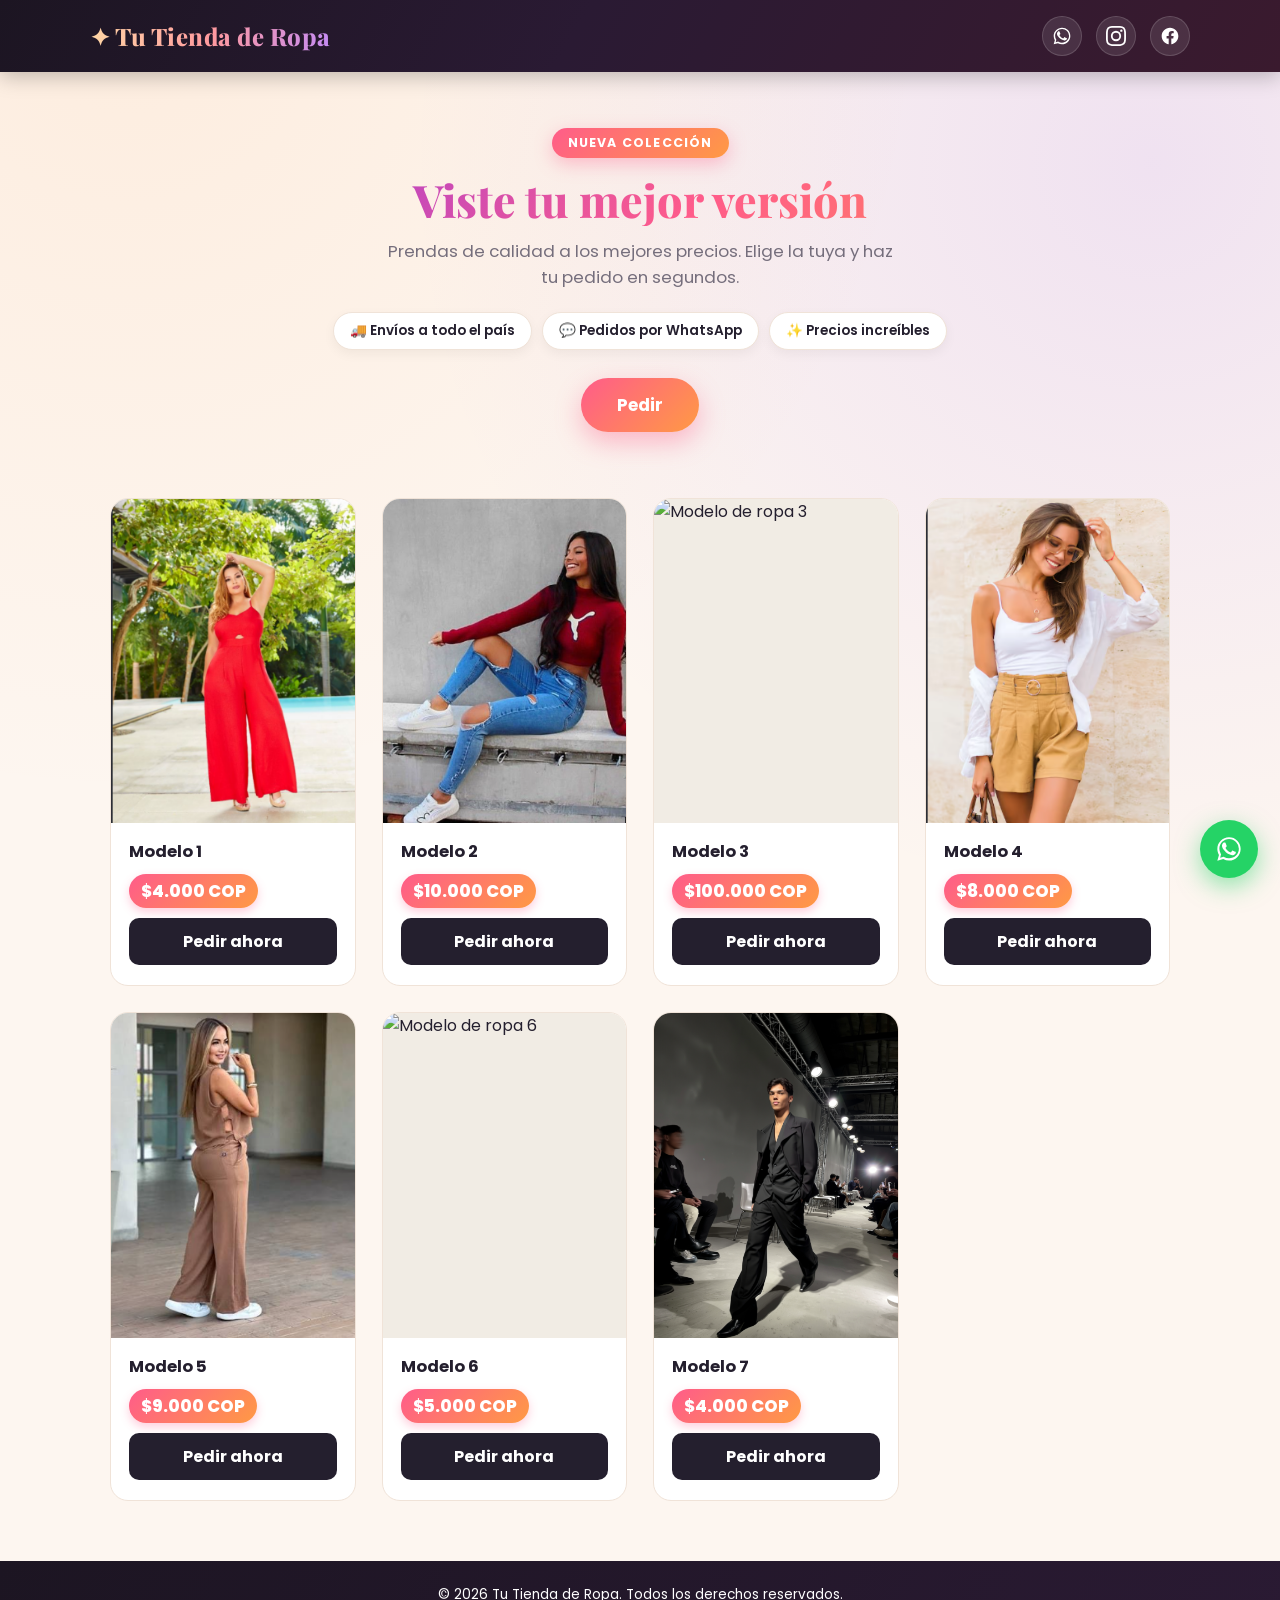
==== index.html @ 27c9924c "Add files via upload" ====
<!DOCTYPE html>
<html lang="es">
<head>
<meta charset="UTF-8">
<meta name="viewport" content="width=device-width, initial-scale=1.0">
<title>Catálogo de Ropa</title>
<link rel="preconnect" href="https://fonts.googleapis.com">
<link rel="preconnect" href="https://fonts.gstatic.com" crossorigin>
<link href="https://fonts.googleapis.com/css2?family=Poppins:wght@400;600;700;800&family=Playfair+Display:wght@700;800&display=swap" rel="stylesheet">
<link rel="stylesheet" href="styles.css">
</head>
<body>

<header class="site-header">
  <div class="header-inner">
    <div class="brand">✦ Tu Tienda de Ropa</div>
    <div class="social-icons">
      <!-- Reemplaza estos enlaces (#) por tus redes reales -->
      <a class="whatsapp" href="https://wa.me/573000000000" target="_blank" rel="noopener" title="WhatsApp" aria-label="WhatsApp">
        <svg viewBox="0 0 24 24"><path d="M17.472 14.382c-.297-.149-1.758-.867-2.03-.967-.273-.099-.471-.148-.67.15-.197.297-.767.966-.94 1.164-.173.199-.347.223-.644.075-1.746-.874-2.892-1.56-4.043-3.539-.306-.526.306-.489.876-1.629.098-.198.049-.372-.05-.521-.099-.148-.669-1.612-.916-2.207-.242-.579-.487-.5-.669-.51-.173-.01-.371-.012-.57-.012-.198 0-.52.074-.792.372-.272.297-1.04 1.016-1.04 2.479 0 1.462 1.065 2.875 1.213 3.074.149.198 2.05 3.13 4.972 4.267 2.921 1.137 2.921.759 3.469.712.545-.048 1.758-.719 2.006-1.413.248-.694.248-1.29.173-1.413-.074-.124-.271-.198-.57-.347z"/><path d="M12.002 2.001c-5.514 0-9.985 4.47-9.985 9.984 0 1.855.507 3.588 1.388 5.076L2 22l5.09-1.376a9.928 9.928 0 0 0 4.912 1.293h.004c5.514 0 9.984-4.47 9.984-9.985 0-2.666-1.036-5.171-2.92-7.055a9.925 9.925 0 0 0-7.068-2.876zm0 18.03h-.003a8.34 8.34 0 0 1-4.26-1.169l-.305-.183-3.02.816.807-2.944-.198-.302a8.32 8.32 0 0 1-1.28-4.408c0-4.605 3.75-8.354 8.363-8.354 2.233 0 4.33.87 5.912 2.451a8.301 8.301 0 0 1 2.448 5.909c0 4.606-3.752 8.184-8.464 8.184z"/></svg>
      </a>
      <a class="instagram" href="https://instagram.com/tutienda" target="_blank" rel="noopener" title="Instagram" aria-label="Instagram">
        <svg viewBox="0 0 24 24"><path d="M12 2.163c3.204 0 3.584.012 4.85.07 3.252.148 4.771 1.691 4.919 4.919.058 1.265.069 1.645.069 4.849 0 3.205-.012 3.584-.069 4.849-.149 3.225-1.664 4.771-4.919 4.919-1.266.058-1.644.07-4.85.07-3.204 0-3.584-.012-4.849-.07-3.26-.149-4.771-1.699-4.919-4.92-.058-1.265-.07-1.644-.07-4.849 0-3.204.013-3.583.07-4.849.149-3.227 1.664-4.771 4.919-4.919 1.266-.057 1.645-.069 4.849-.069zm0-2.163c-3.259 0-3.667.014-4.947.072-4.358.2-6.78 2.618-6.98 6.98-.059 1.281-.073 1.689-.073 4.948 0 3.259.014 3.668.072 4.948.2 4.358 2.618 6.78 6.98 6.98 1.281.058 1.689.072 4.948.072 3.259 0 3.668-.014 4.948-.072 4.354-.2 6.782-2.618 6.98-6.98.059-1.28.073-1.689.073-4.948 0-3.259-.014-3.667-.072-4.947-.196-4.354-2.617-6.78-6.979-6.98-1.281-.059-1.69-.073-4.949-.073zm0 5.838a6.162 6.162 0 1 0 0 12.324 6.162 6.162 0 0 0 0-12.324zm0 10.162a4 4 0 1 1 0-8 4 4 0 0 1 0 8zm6.406-11.845a1.44 1.44 0 1 0 0 2.881 1.44 1.44 0 0 0 0-2.881z"/></svg>
      </a>
      <a class="facebook" href="https://facebook.com/tutienda" target="_blank" rel="noopener" title="Facebook" aria-label="Facebook">
        <svg viewBox="0 0 24 24"><path d="M22 12.06C22 6.505 17.523 2 12 2S2 6.505 2 12.06c0 5.02 3.657 9.184 8.438 9.94v-7.03H7.898v-2.91h2.54V9.845c0-2.507 1.492-3.89 3.777-3.89 1.094 0 2.238.195 2.238.195v2.46h-1.26c-1.243 0-1.63.771-1.63 1.562v1.878h2.773l-.443 2.91h-2.33V22c4.78-.756 8.437-4.92 8.437-9.94z"/></svg>
      </a>
    </div>
  </div>
</header>

<section class="hero">
  <span class="hero-eyebrow">Nueva colección</span>
  <h1>Viste tu mejor versión</h1>
  <p>Prendas de calidad a los mejores precios. Elige la tuya y haz tu pedido en segundos.</p>
  <div class="hero-chips">
    <span class="chip">🚚 Envíos a todo el país</span>
    <span class="chip">💬 Pedidos por WhatsApp</span>
    <span class="chip">✨ Precios increíbles</span>
  </div>
  <a class="hero-cta" href="pedido.html">Pedir</a>
</section>

<main class="catalog">

  <article class="product-card">
    <div class="product-image">
      <img src="modelo de ropa 1.png" alt="Modelo de ropa 1">
    </div>
    <div class="product-info">
      <div class="product-name">Modelo 1</div>
      <div class="product-price">$4.000 COP</div>
      <a class="order-btn" href="pedido.html?producto=Modelo%201&precio=%244.000%20COP&imagen=modelo%20de%20ropa%201.png">Pedir ahora</a>
    </div>
  </article>

  <article class="product-card">
    <div class="product-image">
      <img src="modelo de ropa 2.png" alt="Modelo de ropa 2">
    </div>
    <div class="product-info">
      <div class="product-name">Modelo 2</div>
      <div class="product-price">$10.000 COP</div>
      <a class="order-btn" href="pedido.html?producto=Modelo%202&precio=%2410.000%20COP&imagen=modelo%20de%20ropa%202.png">Pedir ahora</a>
    </div>
  </article>

  <article class="product-card">
    <div class="product-image">
      <img src="modelo de ropa 3.png" alt="Modelo de ropa 3">
    </div>
    <div class="product-info">
      <div class="product-name">Modelo 3</div>
      <div class="product-price">$100.000 COP</div>
      <a class="order-btn" href="pedido.html?producto=Modelo%203&precio=%24100.000%20COP&imagen=modelo%20de%20ropa%203.png">Pedir ahora</a>
    </div>
  </article>

  <article class="product-card">
    <div class="product-image">
      <img src="modelos de ropa 4.png" alt="Modelo de ropa 4">
    </div>
    <div class="product-info">
      <div class="product-name">Modelo 4</div>
      <div class="product-price">$8.000 COP</div>
      <a class="order-btn" href="pedido.html?producto=Modelo%204&precio=%248.000%20COP&imagen=modelos%20de%20ropa%204.png">Pedir ahora</a>
    </div>
  </article>

  <article class="product-card">
    <div class="product-image">
      <img src="modelos de ropa 5.png" alt="Modelo de ropa 5">
    </div>
    <div class="product-info">
      <div class="product-name">Modelo 5</div>
      <div class="product-price">$9.000 COP</div>
      <a class="order-btn" href="pedido.html?producto=Modelo%205&precio=%249.000%20COP&imagen=modelos%20de%20ropa%205.png">Pedir ahora</a>
    </div>
  </article>

  <article class="product-card">
    <div class="product-image">
      <img src="modelo de ropa 6.png" alt="Modelo de ropa 6">
    </div>
    <div class="product-info">
      <div class="product-name">Modelo 6</div>
      <div class="product-price">$5.000 COP</div>
      <a class="order-btn" href="pedido.html?producto=Modelo%206&precio=%245.000%20COP&imagen=modelo%20de%20ropa%206.png">Pedir ahora</a>
    </div>
  </article>

  <article class="product-card">
    <div class="product-image">
      <img src="modelo de ropa 7.png" alt="Modelo de ropa 7">
    </div>
    <div class="product-info">
      <div class="product-name">Modelo 7</div>
      <div class="product-price">$4.000 COP</div>
      <a class="order-btn" href="pedido.html?producto=Modelo%207&precio=%244.000%20COP&imagen=modelo%20de%20ropa%207.png">Pedir ahora</a>
    </div>
  </article>

</main>

<footer>
  &copy; 2026 Tu Tienda de Ropa. Todos los derechos reservados.
</footer>

<a class="float-whatsapp" href="https://wa.me/573000000000" target="_blank" rel="noopener" title="Escríbenos por WhatsApp" aria-label="WhatsApp">
  <svg viewBox="0 0 24 24"><path d="M17.472 14.382c-.297-.149-1.758-.867-2.03-.967-.273-.099-.471-.148-.67.15-.197.297-.767.966-.94 1.164-.173.199-.347.223-.644.075-1.746-.874-2.892-1.56-4.043-3.539-.306-.526.306-.489.876-1.629.098-.198.049-.372-.05-.521-.099-.148-.669-1.612-.916-2.207-.242-.579-.487-.5-.669-.51-.173-.01-.371-.012-.57-.012-.198 0-.52.074-.792.372-.272.297-1.04 1.016-1.04 2.479 0 1.462 1.065 2.875 1.213 3.074.149.198 2.05 3.13 4.972 4.267 2.921 1.137 2.921.759 3.469.712.545-.048 1.758-.719 2.006-1.413.248-.694.248-1.29.173-1.413-.074-.124-.271-.198-.57-.347z"/><path d="M12.002 2.001c-5.514 0-9.985 4.47-9.985 9.984 0 1.855.507 3.588 1.388 5.076L2 22l5.09-1.376a9.928 9.928 0 0 0 4.912 1.293h.004c5.514 0 9.984-4.47 9.984-9.985 0-2.666-1.036-5.171-2.92-7.055a9.925 9.925 0 0 0-7.068-2.876zm0 18.03h-.003a8.34 8.34 0 0 1-4.26-1.169l-.305-.183-3.02.816.807-2.944-.198-.302a8.32 8.32 0 0 1-1.28-4.408c0-4.605 3.75-8.354 8.363-8.354 2.233 0 4.33.87 5.912 2.451a8.301 8.301 0 0 1 2.448 5.909c0 4.606-3.752 8.184-8.464 8.184z"/></svg>
</a>

</body>
</html>
---- styles.css ----
:root {
  --bg: #fdf6f0;
  --card-bg: #ffffff;
  --text: #241f2e;
  --muted: #756e7c;
  --accent-1: #ff5c8a;
  --accent-2: #ff9a44;
  --accent-3: #7b2ff7;
  --gradient-brand: linear-gradient(135deg, #7b2ff7 0%, #ff5c8a 55%, #ff9a44 100%);
  --gradient-btn: linear-gradient(135deg, #ff5c8a, #ff9a44);
  --border: #f0e3d8;
  --whatsapp: #25d366;
  --instagram: #e1306c;
  --facebook: #1877f2;
  --shadow-soft: 0 10px 30px rgba(123, 47, 247, 0.12);
}

* {
  box-sizing: border-box;
}

body {
  margin: 0;
  font-family: 'Poppins', 'Segoe UI', Tahoma, Geneva, Verdana, sans-serif;
  background: var(--bg);
  background-image:
    radial-gradient(circle at 10% 0%, rgba(255, 154, 68, 0.10), transparent 40%),
    radial-gradient(circle at 90% 10%, rgba(123, 47, 247, 0.10), transparent 40%);
  color: var(--text);
}

h1, h2, .brand {
  font-family: 'Playfair Display', 'Poppins', serif;
}

/* ---- Header ---- */
header.site-header {
  background: linear-gradient(120deg, #1c1522 0%, #2a1a33 45%, #3a1a2e 100%);
  color: #fff;
  padding: 16px 20px;
  position: sticky;
  top: 0;
  z-index: 50;
  box-shadow: 0 4px 20px rgba(0, 0, 0, 0.25);
}

.header-inner {
  max-width: 1100px;
  margin: 0 auto;
  display: flex;
  align-items: center;
  justify-content: space-between;
  flex-wrap: wrap;
  gap: 10px;
}

.brand {
  font-size: 1.5rem;
  font-weight: 800;
  letter-spacing: 0.5px;
  background: linear-gradient(90deg, #ffd6a5, #ff9a9e, #c58bf2);
  -webkit-background-clip: text;
  background-clip: text;
  color: transparent;
}

.social-icons {
  display: flex;
  gap: 14px;
}

.social-icons a {
  display: flex;
  align-items: center;
  justify-content: center;
  width: 40px;
  height: 40px;
  border-radius: 50%;
  background: rgba(255, 255, 255, 0.1);
  border: 1px solid rgba(255, 255, 255, 0.15);
  transition: transform 0.2s ease, background 0.2s ease, box-shadow 0.2s ease;
}

.social-icons a:hover {
  transform: translateY(-3px) scale(1.08);
}

.social-icons svg {
  width: 20px;
  height: 20px;
  fill: #fff;
}

.social-icons a.whatsapp:hover { background: var(--whatsapp); box-shadow: 0 6px 16px rgba(37, 211, 102, 0.5); }
.social-icons a.instagram:hover { background: var(--instagram); box-shadow: 0 6px 16px rgba(225, 48, 108, 0.5); }
.social-icons a.facebook:hover { background: var(--facebook); box-shadow: 0 6px 16px rgba(24, 119, 242, 0.5); }

/* ---- Hero ---- */
.hero {
  text-align: center;
  padding: 56px 20px 36px;
  position: relative;
}

.hero-eyebrow {
  display: inline-block;
  padding: 6px 16px;
  border-radius: 999px;
  background: var(--gradient-btn);
  color: #fff;
  font-size: 0.78rem;
  font-weight: 700;
  letter-spacing: 1.2px;
  text-transform: uppercase;
  margin-bottom: 16px;
  box-shadow: 0 6px 18px rgba(255, 92, 138, 0.35);
}

.hero h1 {
  margin: 0 0 12px;
  font-size: 2.8rem;
  font-weight: 800;
  background: var(--gradient-brand);
  -webkit-background-clip: text;
  background-clip: text;
  color: transparent;
  line-height: 1.15;
}

.hero p {
  color: var(--muted);
  margin: 0 auto;
  max-width: 520px;
  font-size: 1.05rem;
}

.hero-chips {
  display: flex;
  justify-content: center;
  flex-wrap: wrap;
  gap: 10px;
  margin-top: 22px;
}

.hero-cta {
  display: inline-flex;
  align-items: center;
  gap: 8px;
  margin-top: 28px;
  padding: 14px 36px;
  background: var(--gradient-btn);
  color: #fff;
  font-weight: 700;
  font-size: 1.05rem;
  border-radius: 999px;
  text-decoration: none;
  box-shadow: 0 10px 26px rgba(255, 92, 138, 0.4);
  transition: transform 0.2s ease, box-shadow 0.2s ease;
}

.hero-cta:hover {
  transform: translateY(-3px) scale(1.03);
  box-shadow: 0 14px 32px rgba(255, 92, 138, 0.5);
}

.chip {
  background: var(--card-bg);
  border: 1px solid var(--border);
  padding: 8px 16px;
  border-radius: 999px;
  font-size: 0.85rem;
  font-weight: 600;
  box-shadow: 0 4px 12px rgba(0, 0, 0, 0.05);
}

/* ---- Catalog grid ---- */
.catalog {
  max-width: 1100px;
  margin: 30px auto 60px;
  padding: 0 20px;
  display: grid;
  grid-template-columns: repeat(auto-fill, minmax(230px, 1fr));
  gap: 26px;
}

.product-card {
  background: var(--card-bg);
  border: 1px solid var(--border);
  border-radius: 18px;
  overflow: hidden;
  display: flex;
  flex-direction: column;
  transition: transform 0.25s ease, box-shadow 0.25s ease;
  opacity: 0;
  animation: fadeInUp 0.6s ease forwards;
  position: relative;
}

.catalog .product-card:nth-child(1) { animation-delay: 0.05s; }
.catalog .product-card:nth-child(2) { animation-delay: 0.12s; }
.catalog .product-card:nth-child(3) { animation-delay: 0.19s; }
.catalog .product-card:nth-child(4) { animation-delay: 0.26s; }
.catalog .product-card:nth-child(5) { animation-delay: 0.33s; }
.catalog .product-card:nth-child(6) { animation-delay: 0.40s; }
.catalog .product-card:nth-child(7) { animation-delay: 0.47s; }

@keyframes fadeInUp {
  from { opacity: 0; transform: translateY(18px); }
  to { opacity: 1; transform: translateY(0); }
}

.product-card:hover {
  transform: translateY(-8px);
  box-shadow: var(--shadow-soft);
  border-color: transparent;
}

.product-image {
  width: 100%;
  aspect-ratio: 3 / 4;
  overflow: hidden;
  background: #f1ece4;
  position: relative;
}

.product-image img {
  width: 100%;
  height: 100%;
  object-fit: cover;
  display: block;
  transition: transform 0.4s ease;
}

.product-card:hover .product-image img {
  transform: scale(1.08);
}

.product-info {
  padding: 16px 18px 20px;
  display: flex;
  flex-direction: column;
  gap: 10px;
  flex: 1;
}

.product-name {
  font-weight: 700;
  font-size: 1.02rem;
}

.product-price {
  display: inline-flex;
  align-self: flex-start;
  font-size: 1.05rem;
  font-weight: 800;
  color: #fff;
  background: var(--gradient-btn);
  padding: 4px 12px;
  border-radius: 999px;
  box-shadow: 0 4px 10px rgba(255, 92, 138, 0.3);
}

.order-btn {
  margin-top: auto;
  display: inline-flex;
  align-items: center;
  justify-content: center;
  gap: 6px;
  text-align: center;
  padding: 11px 14px;
  background: var(--text);
  color: #fff;
  border: none;
  border-radius: 10px;
  font-weight: 700;
  text-decoration: none;
  cursor: pointer;
  transition: transform 0.2s ease, background 0.2s ease, box-shadow 0.2s ease;
}

.order-btn:hover {
  background: var(--gradient-btn);
  transform: translateY(-2px);
  box-shadow: 0 10px 20px rgba(255, 92, 138, 0.35);
}

footer {
  text-align: center;
  padding: 24px 20px;
  color: #fff;
  background: linear-gradient(120deg, #1c1522, #2a1a33);
  font-size: 0.85rem;
}

/* ---- Floating WhatsApp button ---- */
.float-whatsapp {
  position: fixed;
  bottom: 22px;
  right: 22px;
  width: 58px;
  height: 58px;
  border-radius: 50%;
  background: var(--whatsapp);
  display: flex;
  align-items: center;
  justify-content: center;
  box-shadow: 0 8px 24px rgba(37, 211, 102, 0.5);
  z-index: 60;
  animation: pulse 2.2s infinite;
}

.float-whatsapp svg {
  width: 28px;
  height: 28px;
  fill: #fff;
}

@keyframes pulse {
  0% { box-shadow: 0 0 0 0 rgba(37, 211, 102, 0.55), 0 8px 24px rgba(37, 211, 102, 0.5); }
  70% { box-shadow: 0 0 0 14px rgba(37, 211, 102, 0), 0 8px 24px rgba(37, 211, 102, 0.5); }
  100% { box-shadow: 0 0 0 0 rgba(37, 211, 102, 0), 0 8px 24px rgba(37, 211, 102, 0.5); }
}

/* ---- Order form page ---- */
.form-wrapper {
  max-width: 520px;
  margin: 40px auto 60px;
  padding: 0 20px;
}

.form-card {
  background: var(--card-bg);
  border: 1px solid var(--border);
  border-radius: 18px;
  padding: 30px 26px;
  box-shadow: var(--shadow-soft);
  animation: fadeInUp 0.5s ease;
}

.order-summary {
  display: flex;
  align-items: center;
  gap: 14px;
  padding: 12px 14px;
  background: var(--bg);
  border: 1px solid var(--border);
  border-radius: 12px;
  margin-bottom: 22px;
}

.order-summary img {
  width: 64px;
  height: 80px;
  object-fit: cover;
  border-radius: 8px;
}

.order-summary .name {
  font-weight: 700;
}

.order-summary .price {
  display: inline-block;
  margin-top: 4px;
  color: #fff;
  background: var(--gradient-btn);
  padding: 3px 10px;
  border-radius: 999px;
  font-weight: 800;
  font-size: 0.9rem;
}

.form-card h2 {
  margin-top: 0;
  background: var(--gradient-brand);
  -webkit-background-clip: text;
  background-clip: text;
  color: transparent;
  display: inline-block;
}

.field {
  margin-bottom: 18px;
}

.field label {
  display: block;
  margin-bottom: 6px;
  font-weight: 600;
  font-size: 0.92rem;
}

.field input[type="text"],
.field input[type="tel"] {
  width: 100%;
  padding: 11px 12px;
  border: 1px solid var(--border);
  border-radius: 10px;
  font-size: 0.95rem;
  background: #fff;
  color: var(--text);
  transition: border-color 0.2s ease, box-shadow 0.2s ease;
}

.field input:focus {
  outline: none;
  border-color: var(--accent-1);
  box-shadow: 0 0 0 3px rgba(255, 92, 138, 0.15);
}

.radio-group {
  display: flex;
  gap: 18px;
}

.radio-group label {
  display: flex;
  align-items: center;
  gap: 6px;
  font-weight: 500;
  cursor: pointer;
}

#apartamentoField {
  display: none;
}

.submit-btn {
  width: 100%;
  padding: 13px;
  background: linear-gradient(135deg, #25d366, #1fa855);
  color: #fff;
  border: none;
  border-radius: 10px;
  font-size: 1rem;
  font-weight: 700;
  cursor: pointer;
  transition: transform 0.2s ease, box-shadow 0.2s ease;
}

.submit-btn:hover {
  transform: translateY(-2px);
  box-shadow: 0 10px 22px rgba(37, 211, 102, 0.4);
}

.back-link {
  display: inline-block;
  margin-bottom: 16px;
  color: var(--muted);
  text-decoration: none;
  font-size: 0.9rem;
  font-weight: 600;
}

.back-link:hover {
  color: var(--accent-1);
}

.confirmation {
  display: none;
  text-align: center;
  padding: 10px 0;
}

.confirmation.visible {
  display: block;
}
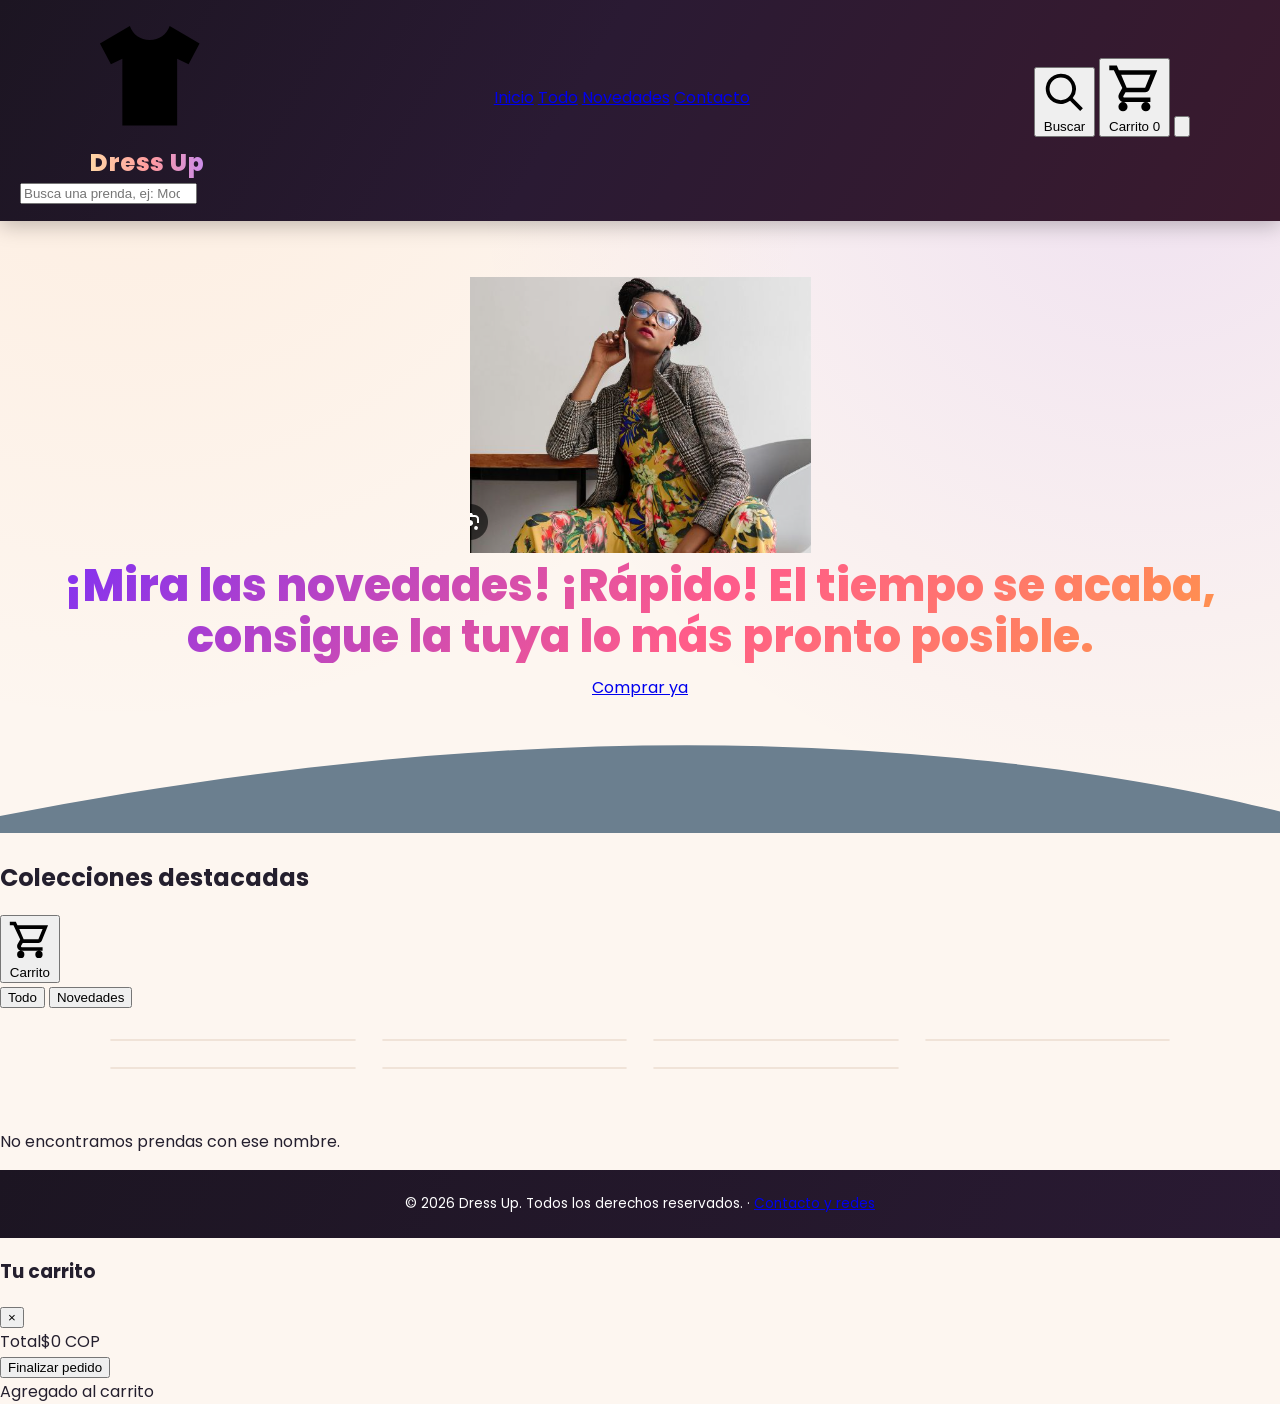
==== commit b7571d77: "Update title and enhance header structure" ====
--- a/index.html
+++ b/index.html
@@ -3,132 +3,113 @@
 <head>
 <meta charset="UTF-8">
 <meta name="viewport" content="width=device-width, initial-scale=1.0">
-<title>Catálogo de Ropa</title>
+<title>Dress Up · Catálogo de Ropa</title>
 <link rel="preconnect" href="https://fonts.googleapis.com">
 <link rel="preconnect" href="https://fonts.gstatic.com" crossorigin>
-<link href="https://fonts.googleapis.com/css2?family=Poppins:wght@400;600;700;800&family=Playfair+Display:wght@700;800&display=swap" rel="stylesheet">
+<link href="https://fonts.googleapis.com/css2?family=Patrick+Hand+SC&family=Poppins:wght@400;600;700&display=swap" rel="stylesheet">
 <link rel="stylesheet" href="styles.css">
 </head>
-<body>
+<body id="top">
 
 <header class="site-header">
   <div class="header-inner">
-    <div class="brand">✦ Tu Tienda de Ropa</div>
-    <div class="social-icons">
-      <!-- Reemplaza estos enlaces (#) por tus redes reales -->
-      <a class="whatsapp" href="https://wa.me/573000000000" target="_blank" rel="noopener" title="WhatsApp" aria-label="WhatsApp">
-        <svg viewBox="0 0 24 24"><path d="M17.472 14.382c-.297-.149-1.758-.867-2.03-.967-.273-.099-.471-.148-.67.15-.197.297-.767.966-.94 1.164-.173.199-.347.223-.644.075-1.746-.874-2.892-1.56-4.043-3.539-.306-.526.306-.489.876-1.629.098-.198.049-.372-.05-.521-.099-.148-.669-1.612-.916-2.207-.242-.579-.487-.5-.669-.51-.173-.01-.371-.012-.57-.012-.198 0-.52.074-.792.372-.272.297-1.04 1.016-1.04 2.479 0 1.462 1.065 2.875 1.213 3.074.149.198 2.05 3.13 4.972 4.267 2.921 1.137 2.921.759 3.469.712.545-.048 1.758-.719 2.006-1.413.248-.694.248-1.29.173-1.413-.074-.124-.271-.198-.57-.347z"/><path d="M12.002 2.001c-5.514 0-9.985 4.47-9.985 9.984 0 1.855.507 3.588 1.388 5.076L2 22l5.09-1.376a9.928 9.928 0 0 0 4.912 1.293h.004c5.514 0 9.984-4.47 9.984-9.985 0-2.666-1.036-5.171-2.92-7.055a9.925 9.925 0 0 0-7.068-2.876zm0 18.03h-.003a8.34 8.34 0 0 1-4.26-1.169l-.305-.183-3.02.816.807-2.944-.198-.302a8.32 8.32 0 0 1-1.28-4.408c0-4.605 3.75-8.354 8.363-8.354 2.233 0 4.33.87 5.912 2.451a8.301 8.301 0 0 1 2.448 5.909c0 4.606-3.752 8.184-8.464 8.184z"/></svg>
-      </a>
-      <a class="instagram" href="https://instagram.com/tutienda" target="_blank" rel="noopener" title="Instagram" aria-label="Instagram">
-        <svg viewBox="0 0 24 24"><path d="M12 2.163c3.204 0 3.584.012 4.85.07 3.252.148 4.771 1.691 4.919 4.919.058 1.265.069 1.645.069 4.849 0 3.205-.012 3.584-.069 4.849-.149 3.225-1.664 4.771-4.919 4.919-1.266.058-1.644.07-4.85.07-3.204 0-3.584-.012-4.849-.07-3.26-.149-4.771-1.699-4.919-4.92-.058-1.265-.07-1.644-.07-4.849 0-3.204.013-3.583.07-4.849.149-3.227 1.664-4.771 4.919-4.919 1.266-.057 1.645-.069 4.849-.069zm0-2.163c-3.259 0-3.667.014-4.947.072-4.358.2-6.78 2.618-6.98 6.98-.059 1.281-.073 1.689-.073 4.948 0 3.259.014 3.668.072 4.948.2 4.358 2.618 6.78 6.98 6.98 1.281.058 1.689.072 4.948.072 3.259 0 3.668-.014 4.948-.072 4.354-.2 6.782-2.618 6.98-6.98.059-1.28.073-1.689.073-4.948 0-3.259-.014-3.667-.072-4.947-.196-4.354-2.617-6.78-6.979-6.98-1.281-.059-1.69-.073-4.949-.073zm0 5.838a6.162 6.162 0 1 0 0 12.324 6.162 6.162 0 0 0 0-12.324zm0 10.162a4 4 0 1 1 0-8 4 4 0 0 1 0 8zm6.406-11.845a1.44 1.44 0 1 0 0 2.881 1.44 1.44 0 0 0 0-2.881z"/></svg>
-      </a>
-      <a class="facebook" href="https://facebook.com/tutienda" target="_blank" rel="noopener" title="Facebook" aria-label="Facebook">
-        <svg viewBox="0 0 24 24"><path d="M22 12.06C22 6.505 17.523 2 12 2S2 6.505 2 12.06c0 5.02 3.657 9.184 8.438 9.94v-7.03H7.898v-2.91h2.54V9.845c0-2.507 1.492-3.89 3.777-3.89 1.094 0 2.238.195 2.238.195v2.46h-1.26c-1.243 0-1.63.771-1.63 1.562v1.878h2.773l-.443 2.91h-2.33V22c4.78-.756 8.437-4.92 8.437-9.94z"/></svg>
-      </a>
+    <a class="brand" href="#top">
+      <svg viewBox="0 0 24 24" aria-hidden="true"><path d="M16 2l6 3.5-2.2 4.2-2.3-1.1V22H6.5V8.6L4.2 9.7 2 5.5 8 2c.6 1.7 2.1 2.8 4 2.8s3.4-1.1 4-2.8z"/></svg>
+      Dress Up
+    </a>
+
+    <nav class="main-nav" id="mainNav">
+      <a href="#top">Inicio</a>
+      <a href="#coleccion" data-filter-link="todo">Todo</a>
+      <a href="#coleccion" data-filter-link="nuevo">Novedades</a>
+      <a href="contacto.html">Contacto</a>
+    </nav>
+
+    <div class="header-actions">
+      <button type="button" id="searchToggle" aria-label="Buscar">
+        <svg viewBox="0 0 24 24"><path d="M10 2a8 8 0 0 1 6.32 12.9l5.39 5.39-1.42 1.42-5.39-5.39A8 8 0 1 1 10 2zm0 2a6 6 0 1 0 0 12 6 6 0 0 0 0-12z"/></svg>
+        <span class="label">Buscar</span>
+      </button>
+      <button type="button" class="js-open-cart" aria-label="Carrito">
+        <svg viewBox="0 0 24 24"><path d="M7 18a2 2 0 1 0 0 4 2 2 0 0 0 0-4zm10 0a2 2 0 1 0 0 4 2 2 0 0 0 0-4zM1 2h3.3l.9 2H22l-3.4 8.4c-.3.8-1.1 1.3-1.9 1.3H8.1l-.9 1.6-.1.2c0 .3.2.5.5.5H19v2H7.5A2.5 2.5 0 0 1 5.3 14.3l1.4-2.5L3 4H1V2zm5.2 4 2.4 5.7h8.1L19 6H6.2z"/></svg>
+        <span class="label">Carrito</span>
+        <span class="cart-count" data-count="0">0</span>
+      </button>
+      <button type="button" class="menu-toggle" id="menuToggle" aria-label="Abrir menú">
+        <svg viewBox="0 0 24 24"><path d="M3 6h18v2H3V6zm0 5h18v2H3v-2zm0 5h18v2H3v-2z"/></svg>
+      </button>
     </div>
+  </div>
+  <div class="search-bar" id="searchBar">
+    <input type="search" id="searchInput" placeholder="Busca una prenda, ej: Modelo 3" aria-label="Buscar prenda">
   </div>
 </header>
 
 <section class="hero">
-  <span class="hero-eyebrow">Nueva colección</span>
-  <h1>Viste tu mejor versión</h1>
-  <p>Prendas de calidad a los mejores precios. Elige la tuya y haz tu pedido en segundos.</p>
-  <div class="hero-chips">
-    <span class="chip">🚚 Envíos a todo el país</span>
-    <span class="chip">💬 Pedidos por WhatsApp</span>
-    <span class="chip">✨ Precios increíbles</span>
+  <div class="hero-image">
+    <img src="modelo de ropa 3.png" alt="Modelo con blazer de cuadros y vestido floral">
   </div>
-  <a class="hero-cta" href="pedido.html">Pedir</a>
+  <div class="hero-copy">
+    <h1>¡Mira las <span class="hl">novedades</span>! <span class="hl">¡Rápido!</span> El tiempo se acaba, <span class="hl">consigue la tuya lo más pronto posible.</span></h1>
+    <a class="btn-dark" href="#coleccion" data-filter-link="nuevo">Comprar ya</a>
+  </div>
 </section>
 
-<main class="catalog">
+<section class="featured" id="coleccion">
+  <svg class="wave" viewBox="0 0 1440 110" preserveAspectRatio="none" aria-hidden="true">
+    <path fill="#6b7f8f" d="M0,90 C360,20 720,-10 1080,25 C1260,42 1380,70 1440,85 L1440,110 L0,110 Z"/>
+  </svg>
 
-  <article class="product-card">
-    <div class="product-image">
-      <img src="modelo de ropa 1.png" alt="Modelo de ropa 1">
+  <div class="featured-body">
+    <div class="section-head">
+      <h2>Colecciones destacadas</h2>
+      <button type="button" class="cart-link js-open-cart">
+        <svg viewBox="0 0 24 24"><path d="M7 18a2 2 0 1 0 0 4 2 2 0 0 0 0-4zm10 0a2 2 0 1 0 0 4 2 2 0 0 0 0-4zM1 2h3.3l.9 2H22l-3.4 8.4c-.3.8-1.1 1.3-1.9 1.3H8.1l-.9 1.6-.1.2c0 .3.2.5.5.5H19v2H7.5A2.5 2.5 0 0 1 5.3 14.3l1.4-2.5L3 4H1V2zm5.2 4 2.4 5.7h8.1L19 6H6.2z"/></svg>
+        Carrito
+      </button>
     </div>
-    <div class="product-info">
-      <div class="product-name">Modelo 1</div>
-      <div class="product-price">$4.000 COP</div>
-      <a class="order-btn" href="pedido.html?producto=Modelo%201&precio=%244.000%20COP&imagen=modelo%20de%20ropa%201.png">Pedir ahora</a>
+
+    <div class="filters">
+      <button type="button" class="filter-btn active" data-filter="todo">Todo</button>
+      <button type="button" class="filter-btn" data-filter="nuevo">Novedades</button>
     </div>
-  </article>
 
-  <article class="product-card">
-    <div class="product-image">
-      <img src="modelo de ropa 2.png" alt="Modelo de ropa 2">
-    </div>
-    <div class="product-info">
-      <div class="product-name">Modelo 2</div>
-      <div class="product-price">$10.000 COP</div>
-      <a class="order-btn" href="pedido.html?producto=Modelo%202&precio=%2410.000%20COP&imagen=modelo%20de%20ropa%202.png">Pedir ahora</a>
-    </div>
-  </article>
+    <!-- Para agregar una prenda copia un <article> y cambia data-nombre, data-precio (solo números), data-imagen y data-nuevo -->
+    <main class="catalog" id="catalog">
 
-  <article class="product-card">
-    <div class="product-image">
-      <img src="modelo de ropa 3.png" alt="Modelo de ropa 3">
-    </div>
-    <div class="product-info">
-      <div class="product-name">Modelo 3</div>
-      <div class="product-price">$100.000 COP</div>
-      <a class="order-btn" href="pedido.html?producto=Modelo%203&precio=%24100.000%20COP&imagen=modelo%20de%20ropa%203.png">Pedir ahora</a>
-    </div>
-  </article>
+      <article class="product-card" data-nombre="Modelo 1" data-precio="4000" data-imagen="modelo de ropa 1.png" data-nuevo="true"></article>
+      <article class="product-card" data-nombre="Modelo 2" data-precio="10000" data-imagen="modelo de ropa 2.png"></article>
+      <article class="product-card" data-nombre="Modelo 3" data-precio="100000" data-imagen="modelo de ropa 3.png" data-nuevo="true"></article>
+      <article class="product-card" data-nombre="Modelo 4" data-precio="8000" data-imagen="modelos de ropa 4.png"></article>
+      <article class="product-card" data-nombre="Modelo 5" data-precio="9000" data-imagen="modelos de ropa 5.png"></article>
+      <article class="product-card" data-nombre="Modelo 6" data-precio="5000" data-imagen="modelo de ropa 6.png"></article>
+      <article class="product-card" data-nombre="Modelo 7" data-precio="4000" data-imagen="modelo de ropa 7.png" data-nuevo="true"></article>
 
-  <article class="product-card">
-    <div class="product-image">
-      <img src="modelos de ropa 4.png" alt="Modelo de ropa 4">
-    </div>
-    <div class="product-info">
-      <div class="product-name">Modelo 4</div>
-      <div class="product-price">$8.000 COP</div>
-      <a class="order-btn" href="pedido.html?producto=Modelo%204&precio=%248.000%20COP&imagen=modelos%20de%20ropa%204.png">Pedir ahora</a>
-    </div>
-  </article>
-
-  <article class="product-card">
-    <div class="product-image">
-      <img src="modelos de ropa 5.png" alt="Modelo de ropa 5">
-    </div>
-    <div class="product-info">
-      <div class="product-name">Modelo 5</div>
-      <div class="product-price">$9.000 COP</div>
-      <a class="order-btn" href="pedido.html?producto=Modelo%205&precio=%249.000%20COP&imagen=modelos%20de%20ropa%205.png">Pedir ahora</a>
-    </div>
-  </article>
-
-  <article class="product-card">
-    <div class="product-image">
-      <img src="modelo de ropa 6.png" alt="Modelo de ropa 6">
-    </div>
-    <div class="product-info">
-      <div class="product-name">Modelo 6</div>
-      <div class="product-price">$5.000 COP</div>
-      <a class="order-btn" href="pedido.html?producto=Modelo%206&precio=%245.000%20COP&imagen=modelo%20de%20ropa%206.png">Pedir ahora</a>
-    </div>
-  </article>
-
-  <article class="product-card">
-    <div class="product-image">
-      <img src="modelo de ropa 7.png" alt="Modelo de ropa 7">
-    </div>
-    <div class="product-info">
-      <div class="product-name">Modelo 7</div>
-      <div class="product-price">$4.000 COP</div>
-      <a class="order-btn" href="pedido.html?producto=Modelo%207&precio=%244.000%20COP&imagen=modelo%20de%20ropa%207.png">Pedir ahora</a>
-    </div>
-  </article>
-
-</main>
+    </main>
+    <p class="empty-msg" id="emptyMsg">No encontramos prendas con ese nombre.</p>
+  </div>
+</section>
 
 <footer>
-  &copy; 2026 Tu Tienda de Ropa. Todos los derechos reservados.
+  &copy; 2026 Dress Up. Todos los derechos reservados. · <a href="contacto.html">Contacto y redes</a>
 </footer>
 
-<a class="float-whatsapp" href="https://wa.me/573000000000" target="_blank" rel="noopener" title="Escríbenos por WhatsApp" aria-label="WhatsApp">
-  <svg viewBox="0 0 24 24"><path d="M17.472 14.382c-.297-.149-1.758-.867-2.03-.967-.273-.099-.471-.148-.67.15-.197.297-.767.966-.94 1.164-.173.199-.347.223-.644.075-1.746-.874-2.892-1.56-4.043-3.539-.306-.526.306-.489.876-1.629.098-.198.049-.372-.05-.521-.099-.148-.669-1.612-.916-2.207-.242-.579-.487-.5-.669-.51-.173-.01-.371-.012-.57-.012-.198 0-.52.074-.792.372-.272.297-1.04 1.016-1.04 2.479 0 1.462 1.065 2.875 1.213 3.074.149.198 2.05 3.13 4.972 4.267 2.921 1.137 2.921.759 3.469.712.545-.048 1.758-.719 2.006-1.413.248-.694.248-1.29.173-1.413-.074-.124-.271-.198-.57-.347z"/><path d="M12.002 2.001c-5.514 0-9.985 4.47-9.985 9.984 0 1.855.507 3.588 1.388 5.076L2 22l5.09-1.376a9.928 9.928 0 0 0 4.912 1.293h.004c5.514 0 9.984-4.47 9.984-9.985 0-2.666-1.036-5.171-2.92-7.055a9.925 9.925 0 0 0-7.068-2.876zm0 18.03h-.003a8.34 8.34 0 0 1-4.26-1.169l-.305-.183-3.02.816.807-2.944-.198-.302a8.32 8.32 0 0 1-1.28-4.408c0-4.605 3.75-8.354 8.363-8.354 2.233 0 4.33.87 5.912 2.451a8.301 8.301 0 0 1 2.448 5.909c0 4.606-3.752 8.184-8.464 8.184z"/></svg>
-</a>
+<!-- Carrito -->
+<div class="cart-overlay" id="cartOverlay"></div>
+<aside class="cart-drawer" id="cartDrawer" aria-label="Carrito de compras">
+  <div class="cart-head">
+    <h3>Tu carrito</h3>
+    <button type="button" class="cart-close" id="cartClose" aria-label="Cerrar carrito">&times;</button>
+  </div>
+  <div class="cart-items" id="cartItems"></div>
+  <div class="cart-foot">
+    <div class="cart-total"><span>Total</span><span id="cartTotal">$0 COP</span></div>
+    <button type="button" class="checkout-btn" id="checkoutBtn">Finalizar pedido</button>
+  </div>
+</aside>
 
+<div class="toast" id="toast">Agregado al carrito</div>
+
+<script src="script.js"></script>
 </body>
 </html>
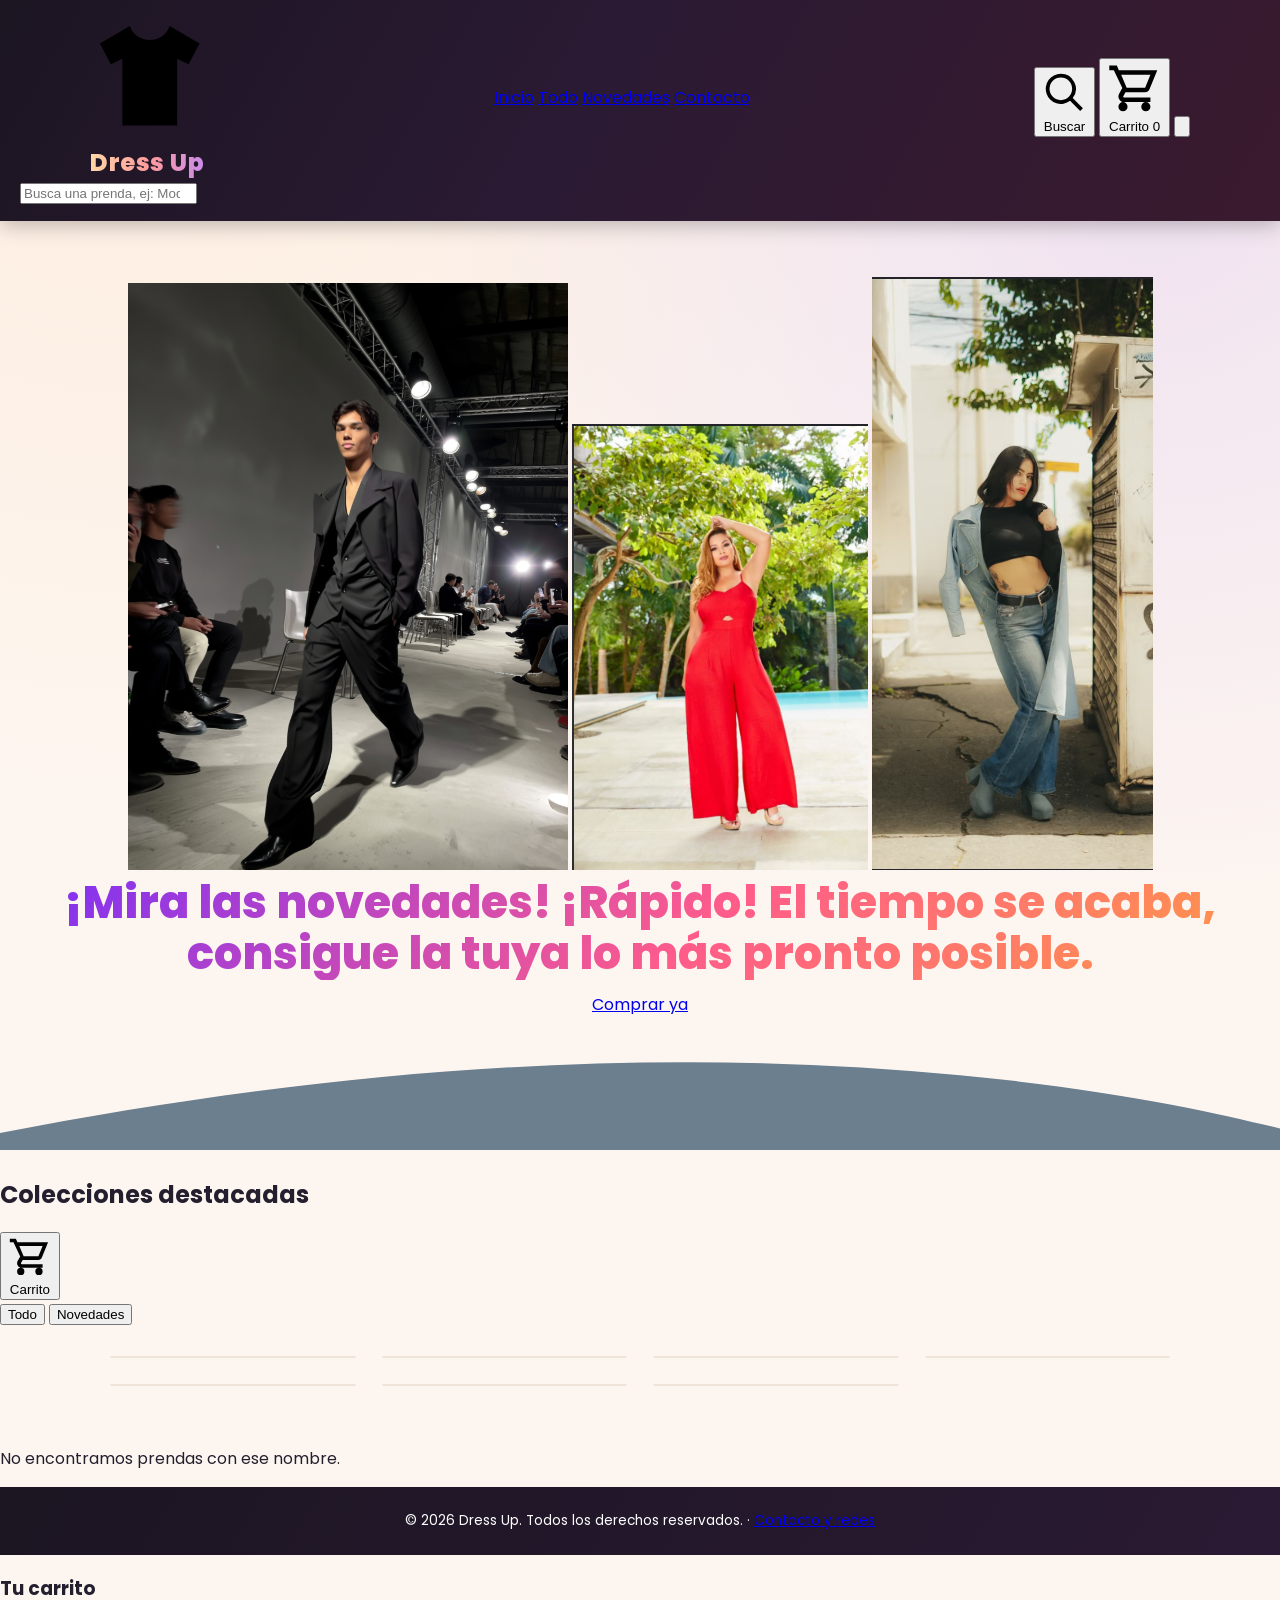
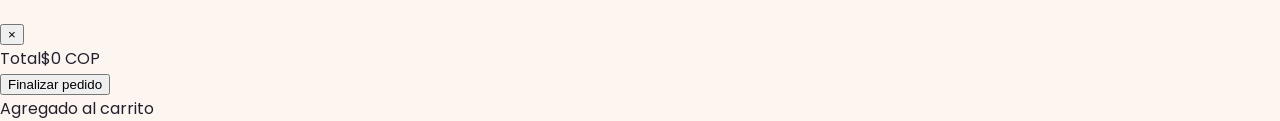
==== commit 5c2e5b1b: "Update hero images and restructure catalog section" ====
--- a/index.html
+++ b/index.html
@@ -4,6 +4,9 @@
 <meta charset="UTF-8">
 <meta name="viewport" content="width=device-width, initial-scale=1.0">
 <title>Dress Up · Catálogo de Ropa</title>
+<meta name="description" content="Dress Up: catálogo de ropa con envíos a todo el país. Elige tu prenda y haz tu pedido por WhatsApp.">
+<link rel="icon" href="data:image/svg+xml,%3Csvg xmlns=%27http://www.w3.org/2000/svg%27 viewBox=%270 0 24 24%27%3E%3Cpath fill=%27%23f2a679%27 d=%27M16 2l6 3.5-2.2 4.2-2.3-1.1V22H6.5V8.6L4.2 9.7 2 5.5 8 2c.6 1.7 2.1 2.8 4 2.8s3.4-1.1 4-2.8z%27/%3E%3C/svg%3E">
+<meta name="theme-color" content="#111111">
 <link rel="preconnect" href="https://fonts.googleapis.com">
 <link rel="preconnect" href="https://fonts.gstatic.com" crossorigin>
 <link href="https://fonts.googleapis.com/css2?family=Patrick+Hand+SC&family=Poppins:wght@400;600;700&display=swap" rel="stylesheet">
@@ -45,9 +48,12 @@
   </div>
 </header>
 
+<main>
 <section class="hero">
   <div class="hero-image">
-    <img src="modelo de ropa 3.png" alt="Modelo con blazer de cuadros y vestido floral">
+    <img src="modelo de ropa 7.png" alt="Modelo con traje negro en pasarela">
+    <img src="modelo de ropa 1.png" alt="Modelo con enterizo rojo">
+    <img src="modelo de ropa 6.png" alt="Modelo con chaqueta y jean anchos">
   </div>
   <div class="hero-copy">
     <h1>¡Mira las <span class="hl">novedades</span>! <span class="hl">¡Rápido!</span> El tiempo se acaba, <span class="hl">consigue la tuya lo más pronto posible.</span></h1>
@@ -75,7 +81,7 @@
     </div>
 
     <!-- Para agregar una prenda copia un <article> y cambia data-nombre, data-precio (solo números), data-imagen y data-nuevo -->
-    <main class="catalog" id="catalog">
+    <div class="catalog" id="catalog">
 
       <article class="product-card" data-nombre="Modelo 1" data-precio="4000" data-imagen="modelo de ropa 1.png" data-nuevo="true"></article>
       <article class="product-card" data-nombre="Modelo 2" data-precio="10000" data-imagen="modelo de ropa 2.png"></article>
@@ -85,10 +91,12 @@
       <article class="product-card" data-nombre="Modelo 6" data-precio="5000" data-imagen="modelo de ropa 6.png"></article>
       <article class="product-card" data-nombre="Modelo 7" data-precio="4000" data-imagen="modelo de ropa 7.png" data-nuevo="true"></article>
 
-    </main>
+    </div>
     <p class="empty-msg" id="emptyMsg">No encontramos prendas con ese nombre.</p>
   </div>
 </section>
+
+</main>
 
 <footer>
   &copy; 2026 Dress Up. Todos los derechos reservados. · <a href="contacto.html">Contacto y redes</a>
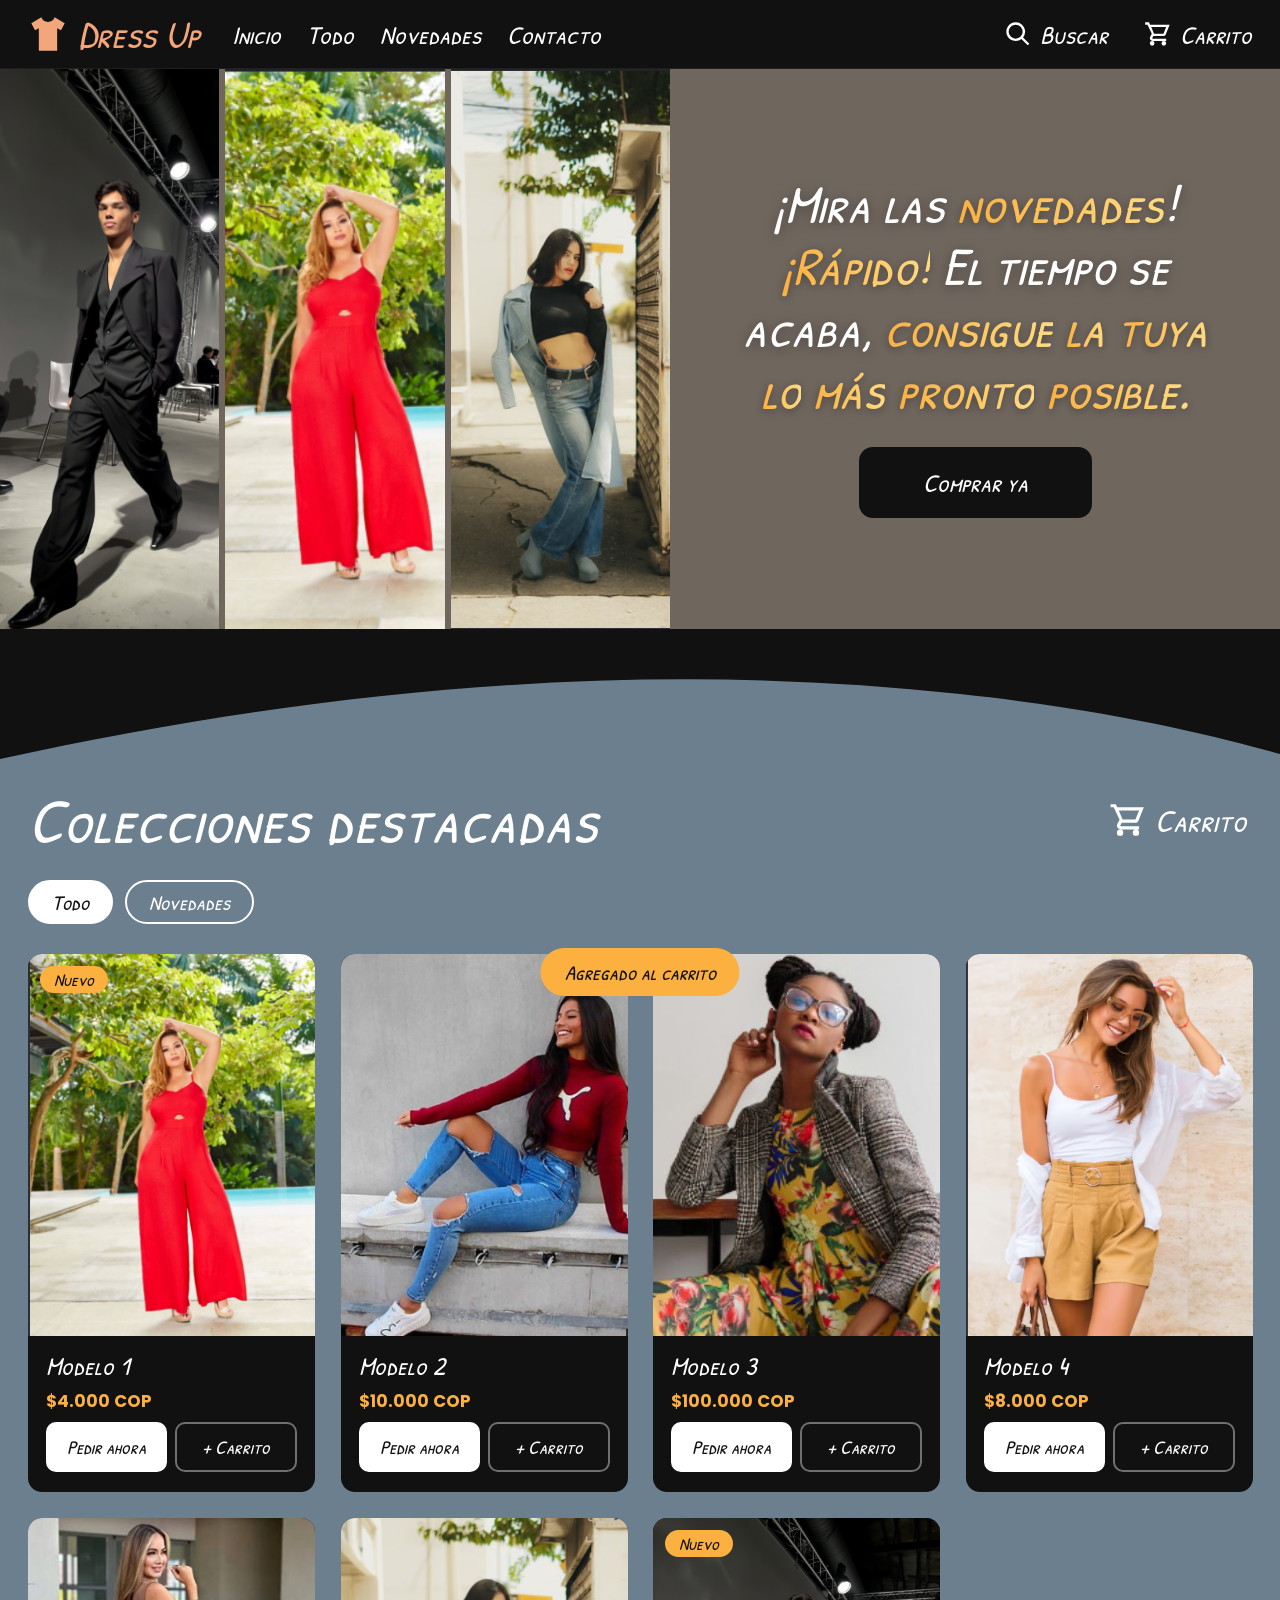
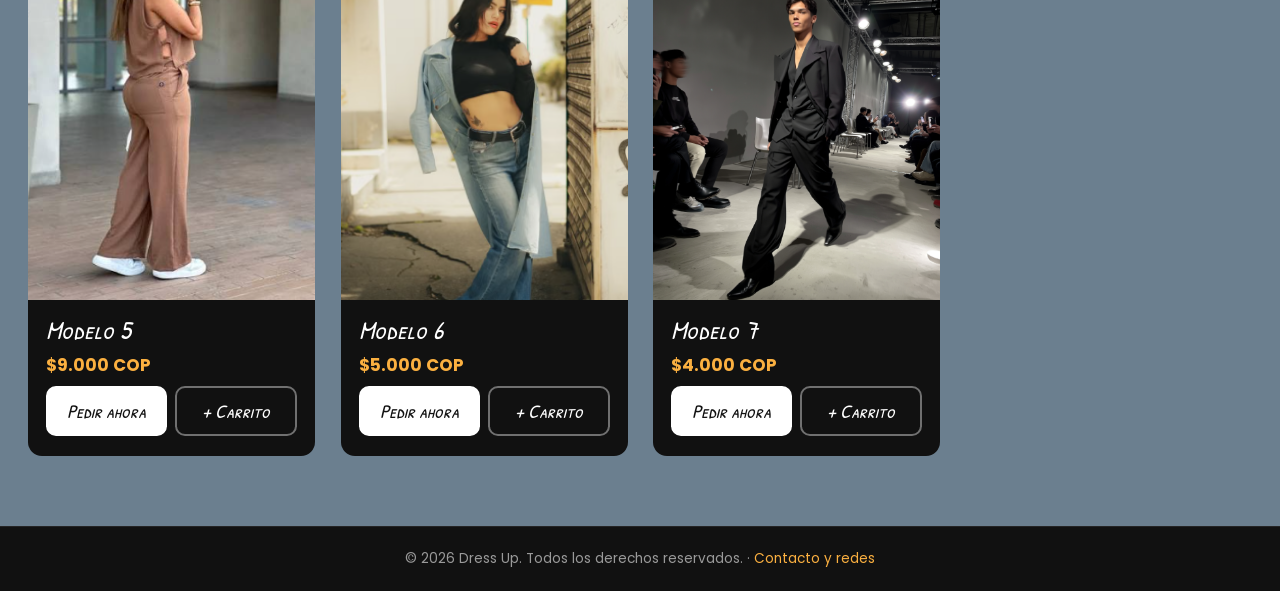
==== commit 931d68ed: "Add files via upload" ====
--- a/index.html
+++ b/index.html
@@ -1,123 +1,123 @@
-<!DOCTYPE html>
-<html lang="es">
-<head>
-<meta charset="UTF-8">
-<meta name="viewport" content="width=device-width, initial-scale=1.0">
-<title>Dress Up · Catálogo de Ropa</title>
-<meta name="description" content="Dress Up: catálogo de ropa con envíos a todo el país. Elige tu prenda y haz tu pedido por WhatsApp.">
-<link rel="icon" href="data:image/svg+xml,%3Csvg xmlns=%27http://www.w3.org/2000/svg%27 viewBox=%270 0 24 24%27%3E%3Cpath fill=%27%23f2a679%27 d=%27M16 2l6 3.5-2.2 4.2-2.3-1.1V22H6.5V8.6L4.2 9.7 2 5.5 8 2c.6 1.7 2.1 2.8 4 2.8s3.4-1.1 4-2.8z%27/%3E%3C/svg%3E">
-<meta name="theme-color" content="#111111">
-<link rel="preconnect" href="https://fonts.googleapis.com">
-<link rel="preconnect" href="https://fonts.gstatic.com" crossorigin>
-<link href="https://fonts.googleapis.com/css2?family=Patrick+Hand+SC&family=Poppins:wght@400;600;700&display=swap" rel="stylesheet">
-<link rel="stylesheet" href="styles.css">
-</head>
-<body id="top">
-
-<header class="site-header">
-  <div class="header-inner">
-    <a class="brand" href="#top">
-      <svg viewBox="0 0 24 24" aria-hidden="true"><path d="M16 2l6 3.5-2.2 4.2-2.3-1.1V22H6.5V8.6L4.2 9.7 2 5.5 8 2c.6 1.7 2.1 2.8 4 2.8s3.4-1.1 4-2.8z"/></svg>
-      Dress Up
-    </a>
-
-    <nav class="main-nav" id="mainNav">
-      <a href="#top">Inicio</a>
-      <a href="#coleccion" data-filter-link="todo">Todo</a>
-      <a href="#coleccion" data-filter-link="nuevo">Novedades</a>
-      <a href="contacto.html">Contacto</a>
-    </nav>
-
-    <div class="header-actions">
-      <button type="button" id="searchToggle" aria-label="Buscar">
-        <svg viewBox="0 0 24 24"><path d="M10 2a8 8 0 0 1 6.32 12.9l5.39 5.39-1.42 1.42-5.39-5.39A8 8 0 1 1 10 2zm0 2a6 6 0 1 0 0 12 6 6 0 0 0 0-12z"/></svg>
-        <span class="label">Buscar</span>
-      </button>
-      <button type="button" class="js-open-cart" aria-label="Carrito">
-        <svg viewBox="0 0 24 24"><path d="M7 18a2 2 0 1 0 0 4 2 2 0 0 0 0-4zm10 0a2 2 0 1 0 0 4 2 2 0 0 0 0-4zM1 2h3.3l.9 2H22l-3.4 8.4c-.3.8-1.1 1.3-1.9 1.3H8.1l-.9 1.6-.1.2c0 .3.2.5.5.5H19v2H7.5A2.5 2.5 0 0 1 5.3 14.3l1.4-2.5L3 4H1V2zm5.2 4 2.4 5.7h8.1L19 6H6.2z"/></svg>
-        <span class="label">Carrito</span>
-        <span class="cart-count" data-count="0">0</span>
-      </button>
-      <button type="button" class="menu-toggle" id="menuToggle" aria-label="Abrir menú">
-        <svg viewBox="0 0 24 24"><path d="M3 6h18v2H3V6zm0 5h18v2H3v-2zm0 5h18v2H3v-2z"/></svg>
-      </button>
-    </div>
-  </div>
-  <div class="search-bar" id="searchBar">
-    <input type="search" id="searchInput" placeholder="Busca una prenda, ej: Modelo 3" aria-label="Buscar prenda">
-  </div>
-</header>
-
-<main>
-<section class="hero">
-  <div class="hero-image">
-    <img src="modelo de ropa 7.png" alt="Modelo con traje negro en pasarela">
-    <img src="modelo de ropa 1.png" alt="Modelo con enterizo rojo">
-    <img src="modelo de ropa 6.png" alt="Modelo con chaqueta y jean anchos">
-  </div>
-  <div class="hero-copy">
-    <h1>¡Mira las <span class="hl">novedades</span>! <span class="hl">¡Rápido!</span> El tiempo se acaba, <span class="hl">consigue la tuya lo más pronto posible.</span></h1>
-    <a class="btn-dark" href="#coleccion" data-filter-link="nuevo">Comprar ya</a>
-  </div>
-</section>
-
-<section class="featured" id="coleccion">
-  <svg class="wave" viewBox="0 0 1440 110" preserveAspectRatio="none" aria-hidden="true">
-    <path fill="#6b7f8f" d="M0,90 C360,20 720,-10 1080,25 C1260,42 1380,70 1440,85 L1440,110 L0,110 Z"/>
-  </svg>
-
-  <div class="featured-body">
-    <div class="section-head">
-      <h2>Colecciones destacadas</h2>
-      <button type="button" class="cart-link js-open-cart">
-        <svg viewBox="0 0 24 24"><path d="M7 18a2 2 0 1 0 0 4 2 2 0 0 0 0-4zm10 0a2 2 0 1 0 0 4 2 2 0 0 0 0-4zM1 2h3.3l.9 2H22l-3.4 8.4c-.3.8-1.1 1.3-1.9 1.3H8.1l-.9 1.6-.1.2c0 .3.2.5.5.5H19v2H7.5A2.5 2.5 0 0 1 5.3 14.3l1.4-2.5L3 4H1V2zm5.2 4 2.4 5.7h8.1L19 6H6.2z"/></svg>
-        Carrito
-      </button>
-    </div>
-
-    <div class="filters">
-      <button type="button" class="filter-btn active" data-filter="todo">Todo</button>
-      <button type="button" class="filter-btn" data-filter="nuevo">Novedades</button>
-    </div>
-
-    <!-- Para agregar una prenda copia un <article> y cambia data-nombre, data-precio (solo números), data-imagen y data-nuevo -->
-    <div class="catalog" id="catalog">
-
-      <article class="product-card" data-nombre="Modelo 1" data-precio="4000" data-imagen="modelo de ropa 1.png" data-nuevo="true"></article>
-      <article class="product-card" data-nombre="Modelo 2" data-precio="10000" data-imagen="modelo de ropa 2.png"></article>
-      <article class="product-card" data-nombre="Modelo 3" data-precio="100000" data-imagen="modelo de ropa 3.png" data-nuevo="true"></article>
-      <article class="product-card" data-nombre="Modelo 4" data-precio="8000" data-imagen="modelos de ropa 4.png"></article>
-      <article class="product-card" data-nombre="Modelo 5" data-precio="9000" data-imagen="modelos de ropa 5.png"></article>
-      <article class="product-card" data-nombre="Modelo 6" data-precio="5000" data-imagen="modelo de ropa 6.png"></article>
-      <article class="product-card" data-nombre="Modelo 7" data-precio="4000" data-imagen="modelo de ropa 7.png" data-nuevo="true"></article>
-
-    </div>
-    <p class="empty-msg" id="emptyMsg">No encontramos prendas con ese nombre.</p>
-  </div>
-</section>
-
-</main>
-
-<footer>
-  &copy; 2026 Dress Up. Todos los derechos reservados. · <a href="contacto.html">Contacto y redes</a>
-</footer>
-
-<!-- Carrito -->
-<div class="cart-overlay" id="cartOverlay"></div>
-<aside class="cart-drawer" id="cartDrawer" aria-label="Carrito de compras">
-  <div class="cart-head">
-    <h3>Tu carrito</h3>
-    <button type="button" class="cart-close" id="cartClose" aria-label="Cerrar carrito">&times;</button>
-  </div>
-  <div class="cart-items" id="cartItems"></div>
-  <div class="cart-foot">
-    <div class="cart-total"><span>Total</span><span id="cartTotal">$0 COP</span></div>
-    <button type="button" class="checkout-btn" id="checkoutBtn">Finalizar pedido</button>
-  </div>
-</aside>
-
-<div class="toast" id="toast">Agregado al carrito</div>
-
-<script src="script.js"></script>
-</body>
-</html>
+<!DOCTYPE html>
+<html lang="es">
+<head>
+<meta charset="UTF-8">
+<meta name="viewport" content="width=device-width, initial-scale=1.0">
+<title>Dress Up · Catálogo de Ropa</title>
+<meta name="description" content="Dress Up: catálogo de ropa con envíos a todo el país. Elige tu prenda y haz tu pedido por WhatsApp.">
+<link rel="icon" href="data:image/svg+xml,%3Csvg xmlns=%27http://www.w3.org/2000/svg%27 viewBox=%270 0 24 24%27%3E%3Cpath fill=%27%23f2a679%27 d=%27M16 2l6 3.5-2.2 4.2-2.3-1.1V22H6.5V8.6L4.2 9.7 2 5.5 8 2c.6 1.7 2.1 2.8 4 2.8s3.4-1.1 4-2.8z%27/%3E%3C/svg%3E">
+<meta name="theme-color" content="#111111">
+<link rel="preconnect" href="https://fonts.googleapis.com">
+<link rel="preconnect" href="https://fonts.gstatic.com" crossorigin>
+<link href="https://fonts.googleapis.com/css2?family=Patrick+Hand+SC&family=Poppins:wght@400;600;700&display=swap" rel="stylesheet">
+<link rel="stylesheet" href="styles.css">
+</head>
+<body id="top">
+
+<header class="site-header">
+  <div class="header-inner">
+    <a class="brand" href="#top">
+      <svg viewBox="0 0 24 24" aria-hidden="true"><path d="M16 2l6 3.5-2.2 4.2-2.3-1.1V22H6.5V8.6L4.2 9.7 2 5.5 8 2c.6 1.7 2.1 2.8 4 2.8s3.4-1.1 4-2.8z"/></svg>
+      Dress Up
+    </a>
+
+    <nav class="main-nav" id="mainNav">
+      <a href="#top">Inicio</a>
+      <a href="#coleccion" data-filter-link="todo">Todo</a>
+      <a href="#coleccion" data-filter-link="nuevo">Novedades</a>
+      <a href="contacto.html">Contacto</a>
+    </nav>
+
+    <div class="header-actions">
+      <button type="button" id="searchToggle" aria-label="Buscar">
+        <svg viewBox="0 0 24 24"><path d="M10 2a8 8 0 0 1 6.32 12.9l5.39 5.39-1.42 1.42-5.39-5.39A8 8 0 1 1 10 2zm0 2a6 6 0 1 0 0 12 6 6 0 0 0 0-12z"/></svg>
+        <span class="label">Buscar</span>
+      </button>
+      <button type="button" class="js-open-cart" aria-label="Carrito">
+        <svg viewBox="0 0 24 24"><path d="M7 18a2 2 0 1 0 0 4 2 2 0 0 0 0-4zm10 0a2 2 0 1 0 0 4 2 2 0 0 0 0-4zM1 2h3.3l.9 2H22l-3.4 8.4c-.3.8-1.1 1.3-1.9 1.3H8.1l-.9 1.6-.1.2c0 .3.2.5.5.5H19v2H7.5A2.5 2.5 0 0 1 5.3 14.3l1.4-2.5L3 4H1V2zm5.2 4 2.4 5.7h8.1L19 6H6.2z"/></svg>
+        <span class="label">Carrito</span>
+        <span class="cart-count" data-count="0">0</span>
+      </button>
+      <button type="button" class="menu-toggle" id="menuToggle" aria-label="Abrir menú">
+        <svg viewBox="0 0 24 24"><path d="M3 6h18v2H3V6zm0 5h18v2H3v-2zm0 5h18v2H3v-2z"/></svg>
+      </button>
+    </div>
+  </div>
+  <div class="search-bar" id="searchBar">
+    <input type="search" id="searchInput" placeholder="Busca una prenda, ej: Modelo 3" aria-label="Buscar prenda">
+  </div>
+</header>
+
+<main>
+<section class="hero">
+  <div class="hero-image">
+    <img src="modelo de ropa 7.png" alt="Modelo con traje negro en pasarela">
+    <img src="modelo de ropa 1.png" alt="Modelo con enterizo rojo">
+    <img src="modelo de ropa 6.png" alt="Modelo con chaqueta y jean anchos">
+  </div>
+  <div class="hero-copy">
+    <h1>¡Mira las <span class="hl">novedades</span>! <span class="hl">¡Rápido!</span> El tiempo se acaba, <span class="hl">consigue la tuya lo más pronto posible.</span></h1>
+    <a class="btn-dark" href="#coleccion" data-filter-link="nuevo">Comprar ya</a>
+  </div>
+</section>
+
+<section class="featured" id="coleccion">
+  <svg class="wave" viewBox="0 0 1440 110" preserveAspectRatio="none" aria-hidden="true">
+    <path fill="#6b7f8f" d="M0,90 C360,20 720,-10 1080,25 C1260,42 1380,70 1440,85 L1440,110 L0,110 Z"/>
+  </svg>
+
+  <div class="featured-body">
+    <div class="section-head">
+      <h2>Colecciones destacadas</h2>
+      <button type="button" class="cart-link js-open-cart">
+        <svg viewBox="0 0 24 24"><path d="M7 18a2 2 0 1 0 0 4 2 2 0 0 0 0-4zm10 0a2 2 0 1 0 0 4 2 2 0 0 0 0-4zM1 2h3.3l.9 2H22l-3.4 8.4c-.3.8-1.1 1.3-1.9 1.3H8.1l-.9 1.6-.1.2c0 .3.2.5.5.5H19v2H7.5A2.5 2.5 0 0 1 5.3 14.3l1.4-2.5L3 4H1V2zm5.2 4 2.4 5.7h8.1L19 6H6.2z"/></svg>
+        Carrito
+      </button>
+    </div>
+
+    <div class="filters">
+      <button type="button" class="filter-btn active" data-filter="todo">Todo</button>
+      <button type="button" class="filter-btn" data-filter="nuevo">Novedades</button>
+    </div>
+
+    <!-- Para agregar una prenda copia un <article> y cambia data-nombre, data-precio (solo números), data-imagen y data-nuevo -->
+    <div class="catalog" id="catalog">
+
+      <article class="product-card" data-nombre="Modelo 1" data-precio="4000" data-imagen="modelo de ropa 1.png" data-nuevo="true"></article>
+      <article class="product-card" data-nombre="Modelo 2" data-precio="10000" data-imagen="modelo de ropa 2.png"></article>
+      <article class="product-card" data-nombre="Modelo 3" data-precio="100000" data-imagen="modelo de ropa 3.png" data-nuevo="true"></article>
+      <article class="product-card" data-nombre="Modelo 4" data-precio="8000" data-imagen="modelos de ropa 4.png"></article>
+      <article class="product-card" data-nombre="Modelo 5" data-precio="9000" data-imagen="modelos de ropa 5.png"></article>
+      <article class="product-card" data-nombre="Modelo 6" data-precio="5000" data-imagen="modelo de ropa 6.png"></article>
+      <article class="product-card" data-nombre="Modelo 7" data-precio="4000" data-imagen="modelo de ropa 7.png" data-nuevo="true"></article>
+
+    </div>
+    <p class="empty-msg" id="emptyMsg">No encontramos prendas con ese nombre.</p>
+  </div>
+</section>
+
+</main>
+
+<footer>
+  &copy; 2026 Dress Up. Todos los derechos reservados. · <a href="contacto.html">Contacto y redes</a>
+</footer>
+
+<!-- Carrito -->
+<div class="cart-overlay" id="cartOverlay"></div>
+<aside class="cart-drawer" id="cartDrawer" aria-label="Carrito de compras">
+  <div class="cart-head">
+    <h3>Tu carrito</h3>
+    <button type="button" class="cart-close" id="cartClose" aria-label="Cerrar carrito">&times;</button>
+  </div>
+  <div class="cart-items" id="cartItems"></div>
+  <div class="cart-foot">
+    <div class="cart-total"><span>Total</span><span id="cartTotal">$0 COP</span></div>
+    <button type="button" class="checkout-btn" id="checkoutBtn">Finalizar pedido</button>
+  </div>
+</aside>
+
+<div class="toast" id="toast">Agregado al carrito</div>
+
+<script src="script.js"></script>
+</body>
+</html>
--- a/styles.css
+++ b/styles.css
@@ -1,467 +1,1438 @@
-:root {
-  --bg: #fdf6f0;
-  --card-bg: #ffffff;
-  --text: #241f2e;
-  --muted: #756e7c;
-  --accent-1: #ff5c8a;
-  --accent-2: #ff9a44;
-  --accent-3: #7b2ff7;
-  --gradient-brand: linear-gradient(135deg, #7b2ff7 0%, #ff5c8a 55%, #ff9a44 100%);
-  --gradient-btn: linear-gradient(135deg, #ff5c8a, #ff9a44);
-  --border: #f0e3d8;
-  --whatsapp: #25d366;
-  --instagram: #e1306c;
-  --facebook: #1877f2;
-  --shadow-soft: 0 10px 30px rgba(123, 47, 247, 0.12);
+:root {
+  --black: #111111;
+  --ink: #1b1b1b;
+  --white: #ffffff;
+  --peach: #f2a679;
+  --gold: #fbb040;
+  --slate: #6b7f8f;
+  --slate-dark: #54677a;
+  --hero-bg: #6f665e;
+  --muted: #d9dee3;
+  --whatsapp: #25d366;
+  --radius: 14px;
+  --font-hand: 'Patrick Hand SC', 'Comic Sans MS', cursive;
+  --font-body: 'Poppins', 'Segoe UI', Tahoma, sans-serif;
+}
+
+* {
+  box-sizing: border-box;
+}
+
+html {
+  scroll-behavior: smooth;
+}
+
+body {
+  margin: 0;
+  font-family: var(--font-body);
+  background: var(--black);
+  color: var(--white);
+  overflow-x: hidden;
+}
+
+a {
+  color: inherit;
+}
+
+.hand {
+  font-family: var(--font-hand);
+  font-style: italic;
+  letter-spacing: 0.5px;
+}
+
+/* ---- Header ---- */
+.site-header {
+  position: sticky;
+  top: 0;
+  z-index: 50;
+  background: var(--black);
+  border-bottom: 1px solid rgba(255, 255, 255, 0.06);
+  transition: box-shadow 0.3s ease, background 0.3s ease;
+}
+
+.header-inner {
+  max-width: 1400px;
+  margin: 0 auto;
+  padding: 14px 28px;
+  display: flex;
+  align-items: center;
+  gap: 32px;
+}
+
+.brand {
+  display: flex;
+  align-items: center;
+  gap: 10px;
+  text-decoration: none;
+  color: var(--peach);
+  font-family: var(--font-hand);
+  font-style: italic;
+  font-size: 2.4rem;
+  line-height: 1;
+  white-space: nowrap;
+}
+
+.brand svg {
+  width: 40px;
+  height: 40px;
+  fill: var(--peach);
+}
+
+.main-nav {
+  display: flex;
+  gap: 26px;
+}
+
+.main-nav a,
+.header-actions a,
+.header-actions button {
+  font-family: var(--font-hand);
+  font-style: italic;
+  font-size: 1.6rem;
+  color: var(--white);
+  text-decoration: none;
+  background: none;
+  border: none;
+  cursor: pointer;
+  padding: 0;
+  display: inline-flex;
+  align-items: center;
+  gap: 8px;
+  transition: color 0.2s ease;
+}
+
+.main-nav a:hover,
+.header-actions a:hover,
+.header-actions button:hover {
+  color: var(--gold);
+}
+
+.header-actions {
+  margin-left: auto;
+  display: flex;
+  align-items: center;
+  gap: 36px;
+}
+
+.header-actions svg {
+  width: 28px;
+  height: 28px;
+  fill: currentColor;
+}
+
+.cart-count {
+  font-family: var(--font-body);
+  font-style: normal;
+  font-size: 0.75rem;
+  font-weight: 700;
+  min-width: 20px;
+  height: 20px;
+  padding: 0 6px;
+  border-radius: 999px;
+  background: var(--gold);
+  color: var(--black);
+  display: inline-flex;
+  align-items: center;
+  justify-content: center;
+}
+
+.cart-count[data-count="0"] {
+  display: none;
+}
+
+.menu-toggle {
+  display: none !important;
+}
+
+/* ---- Search bar ---- */
+.search-bar {
+  display: none;
+  background: var(--ink);
+  padding: 14px 28px;
+}
+
+.search-bar.open {
+  display: block;
+}
+
+.search-bar input {
+  width: 100%;
+  max-width: 700px;
+  display: block;
+  margin: 0 auto;
+  padding: 12px 18px;
+  border-radius: 999px;
+  border: 2px solid var(--gold);
+  background: var(--black);
+  color: var(--white);
+  font-size: 1rem;
+  font-family: var(--font-body);
+  outline: none;
+}
+
+/* ---- Hero ---- */
+.hero {
+  position: relative;
+  background: var(--hero-bg);
+  display: grid;
+  grid-template-columns: 1.1fr 1fr;
+  align-items: center;
+  min-height: 560px;
+  overflow: hidden;
+}
+
+.hero-image {
+  height: 100%;
+  min-height: 560px;
+  display: grid;
+  grid-template-columns: repeat(3, 1fr);
+  gap: 6px;
+  overflow: hidden;
+}
+
+.hero-image img {
+  width: 100%;
+  height: 100%;
+  min-height: 0;
+  object-fit: cover;
+  display: block;
+}
+
+.hero-copy {
+  padding: 40px 48px;
+  text-align: center;
+}
+
+.hero-copy h1 {
+  margin: 0;
+  font-family: var(--font-hand);
+  font-style: italic;
+  font-weight: 400;
+  font-size: clamp(2.2rem, 4.2vw, 4rem);
+  line-height: 1.15;
+  color: var(--white);
+  text-shadow: 0 2px 12px rgba(0, 0, 0, 0.35);
+}
+
+.hero-copy h1 .hl {
+  color: var(--gold);
+}
+
+.btn-dark {
+  display: inline-block;
+  margin-top: 26px;
+  padding: 18px 64px;
+  border-radius: 14px;
+  background: var(--black);
+  color: var(--white);
+  text-decoration: none;
+  font-family: var(--font-hand);
+  font-style: italic;
+  font-size: 1.6rem;
+  transition: transform 0.2s ease, background 0.2s ease;
+  position: relative;
+  overflow: hidden;
+}
+
+.btn-dark:hover {
+  transform: translateY(-3px);
+  background: #2a2a2a;
+}
+
+/* ---- Featured collections (wave) ---- */
+.featured {
+  background: var(--black);
+  padding-top: 40px;
+}
+
+.wave {
+  display: block;
+  width: 100%;
+  height: 110px;
+}
+
+.featured-body {
+  background: var(--slate);
+  padding: 10px 28px 70px;
+  margin-top: -1px;
+}
+
+.section-head {
+  max-width: 1400px;
+  margin: 0 auto 28px;
+  display: flex;
+  align-items: center;
+  justify-content: space-between;
+  gap: 16px;
+  flex-wrap: wrap;
+}
+
+.section-head h2 {
+  margin: 0;
+  font-family: var(--font-hand);
+  font-style: italic;
+  font-weight: 400;
+  font-size: clamp(2.4rem, 5vw, 4.4rem);
+  line-height: 1;
+}
+
+.section-head .cart-link {
+  font-family: var(--font-hand);
+  font-style: italic;
+  font-size: 2rem;
+  background: none;
+  border: none;
+  color: var(--white);
+  cursor: pointer;
+  display: inline-flex;
+  align-items: center;
+  gap: 8px;
+}
+
+.section-head .cart-link svg {
+  width: 38px;
+  height: 38px;
+  fill: currentColor;
+}
+
+.filters {
+  max-width: 1400px;
+  margin: 0 auto 30px;
+  display: flex;
+  gap: 12px;
+  flex-wrap: wrap;
+}
+
+.filter-btn {
+  font-family: var(--font-hand);
+  font-style: italic;
+  font-size: 1.3rem;
+  padding: 6px 22px;
+  border-radius: 999px;
+  border: 2px solid var(--white);
+  background: transparent;
+  color: var(--white);
+  cursor: pointer;
+  transition: background 0.2s ease, color 0.2s ease;
+}
+
+.filter-btn.active,
+.filter-btn:hover {
+  background: var(--white);
+  color: var(--black);
+}
+
+/* ---- Catalog grid ---- */
+.catalog {
+  max-width: 1400px;
+  margin: 0 auto;
+  display: grid;
+  grid-template-columns: repeat(auto-fill, minmax(240px, 1fr));
+  gap: 26px;
+}
+
+.product-card {
+  background: var(--black);
+  border-radius: var(--radius);
+  overflow: hidden;
+  display: flex;
+  flex-direction: column;
+  position: relative;
+  transform: perspective(900px) rotateX(var(--rx, 0deg)) rotateY(var(--ry, 0deg)) translateY(var(--ty, 0px));
+  transition: transform 0.25s ease, box-shadow 0.25s ease;
+}
+
+.product-card:hover {
+  --ty: -8px;
+  box-shadow: 0 18px 36px rgba(0, 0, 0, 0.35), 0 0 0 2px rgba(251, 176, 64, 0.35);
+}
+
+.product-card.hidden {
+  display: none;
+}
+
+@keyframes fadeInUp {
+  from { opacity: 0; transform: translateY(18px); }
+  to { opacity: 1; transform: translateY(0); }
+}
+
+.product-image {
+  position: relative;
+  aspect-ratio: 3 / 4;
+  overflow: hidden;
+  background: var(--hero-bg);
+}
+
+.product-image img {
+  width: 100%;
+  height: 100%;
+  object-fit: cover;
+  display: block;
+  transition: transform 0.4s ease;
+}
+
+.product-card:hover .product-image img {
+  transform: scale(1.07);
+}
+
+.badge {
+  position: absolute;
+  top: 12px;
+  left: 12px;
+  padding: 2px 14px;
+  border-radius: 999px;
+  background: var(--gold);
+  color: var(--black);
+  font-family: var(--font-hand);
+  font-style: italic;
+  font-size: 1.1rem;
+}
+
+.product-info {
+  padding: 16px 18px 20px;
+  display: flex;
+  flex-direction: column;
+  gap: 8px;
+  flex: 1;
+}
+
+.product-name {
+  font-family: var(--font-hand);
+  font-style: italic;
+  font-size: 1.6rem;
+  line-height: 1.1;
+}
+
+.product-price {
+  font-weight: 700;
+  color: var(--gold);
+  font-size: 1.05rem;
+}
+
+.card-actions {
+  margin-top: auto;
+  display: grid;
+  grid-template-columns: 1fr 1fr;
+  gap: 8px;
+}
+
+.order-btn,
+.add-btn {
+  display: inline-flex;
+  align-items: center;
+  justify-content: center;
+  padding: 10px 8px;
+  border-radius: 10px;
+  font-family: var(--font-hand);
+  font-style: italic;
+  font-size: 1.2rem;
+  text-decoration: none;
+  cursor: pointer;
+  transition: background 0.2s ease, color 0.2s ease, transform 0.2s ease;
+}
+
+.order-btn {
+  background: var(--white);
+  color: var(--black);
+  border: 2px solid var(--white);
+}
+
+.order-btn:hover {
+  background: var(--gold);
+  border-color: var(--gold);
+}
+
+.add-btn {
+  background: transparent;
+  color: var(--white);
+  border: 2px solid rgba(255, 255, 255, 0.4);
+}
+
+.add-btn:hover {
+  border-color: var(--gold);
+  color: var(--gold);
+}
+
+.empty-msg {
+  display: none;
+  text-align: center;
+  font-family: var(--font-hand);
+  font-style: italic;
+  font-size: 1.6rem;
+  padding: 30px 0;
+}
+
+.empty-msg.visible {
+  display: block;
+}
+
+footer {
+  background: var(--black);
+  border-top: 1px solid rgba(255, 255, 255, 0.08);
+  text-align: center;
+  padding: 22px 20px;
+  color: #9a9a9a;
+  font-size: 0.85rem;
+}
+
+footer a {
+  color: var(--gold);
+  text-decoration: none;
+}
+
+footer a:hover {
+  text-decoration: underline;
+}
+
+/* ---- Contact page ---- */
+.main-nav a.current {
+  color: var(--gold);
+}
+
+.contact-hero {
+  background: var(--hero-bg);
+  text-align: center;
+  padding: 70px 24px 60px;
+}
+
+.contact-hero h1 {
+  margin: 0 0 14px;
+  font-family: var(--font-hand);
+  font-style: italic;
+  font-weight: 400;
+  font-size: clamp(2.4rem, 5vw, 4.2rem);
+  line-height: 1.1;
+  color: var(--white);
+  text-shadow: 0 2px 12px rgba(0, 0, 0, 0.35);
+}
+
+.contact-hero h1 .hl {
+  color: var(--gold);
+}
+
+.contact-hero p {
+  margin: 0 auto;
+  max-width: 560px;
+  color: #efe9e3;
+  font-size: 1.05rem;
+}
+
+.social-section {
+  background: var(--black);
+  padding-top: 40px;
+}
+
+.social-grid {
+  max-width: 1400px;
+  margin: 0 auto 50px;
+  display: grid;
+  grid-template-columns: repeat(4, 1fr);
+  gap: 22px;
+}
+
+.social-card {
+  background: var(--black);
+  border-radius: var(--radius);
+  padding: 30px 22px;
+  display: flex;
+  flex-direction: column;
+  align-items: center;
+  gap: 6px;
+  text-align: center;
+  text-decoration: none;
+  color: var(--white);
+  transition: transform 0.25s ease, box-shadow 0.25s ease;
+}
+
+.social-card:hover {
+  transform: translateY(-8px);
+  box-shadow: 0 18px 36px rgba(0, 0, 0, 0.35);
+}
+
+.social-icon {
+  width: 84px;
+  height: 84px;
+  border-radius: 50%;
+  display: flex;
+  align-items: center;
+  justify-content: center;
+  margin-bottom: 8px;
+}
+
+.social-icon svg {
+  width: 44px;
+  height: 44px;
+  fill: #fff;
+}
+
+.social-card.whatsapp .social-icon { background: var(--whatsapp); }
+.social-card.instagram .social-icon {
+  border-radius: 24px;
+  background: radial-gradient(circle at 30% 107%, #fdf497 0%, #fdf497 5%, #fd5949 45%, #d6249f 60%, #285aeb 90%);
+}
+.social-card.tiktok .social-icon { background: #000; border: 2px solid #333; }
+.social-card.facebook .social-icon { background: #1877f2; }
+
+.social-name {
+  font-family: var(--font-hand);
+  font-style: italic;
+  font-size: 2rem;
+  line-height: 1;
+}
+
+.social-handle {
+  color: #bdbdbd;
+  font-size: 0.95rem;
+}
+
+.social-cta {
+  margin-top: 12px;
+  padding: 8px 26px;
+  border-radius: 10px;
+  background: var(--white);
+  color: var(--black);
+  font-family: var(--font-hand);
+  font-style: italic;
+  font-size: 1.3rem;
+  transition: background 0.2s ease;
+}
+
+.social-card:hover .social-cta {
+  background: var(--gold);
+}
+
+.contact-layout {
+  max-width: 1000px;
+  margin: 0 auto;
+  display: grid;
+  grid-template-columns: 1.3fr 1fr;
+  gap: 24px;
+  align-items: start;
+}
+
+.field textarea {
+  width: 100%;
+  padding: 11px 14px;
+  border: 2px solid #333;
+  border-radius: 10px;
+  font-size: 0.95rem;
+  font-family: var(--font-body);
+  background: var(--ink);
+  color: var(--white);
+  resize: vertical;
+}
+
+.field textarea:focus {
+  outline: none;
+  border-color: var(--gold);
+}
+
+.info-card {
+  background: var(--black);
+  border-radius: 18px;
+  padding: 26px;
+}
+
+.info-card h3 {
+  margin: 0 0 10px;
+  font-family: var(--font-hand);
+  font-style: italic;
+  font-weight: 400;
+  font-size: 1.7rem;
+  color: var(--peach);
+}
+
+.info-card h3:not(:first-child) {
+  margin-top: 22px;
+}
+
+.info-card ul {
+  list-style: none;
+  margin: 0;
+  padding: 0;
+}
+
+.info-card li {
+  display: flex;
+  justify-content: space-between;
+  gap: 12px;
+  padding: 8px 0;
+  border-bottom: 1px solid rgba(255, 255, 255, 0.08);
+  font-size: 0.92rem;
+}
+
+.info-card li span:last-child {
+  color: var(--gold);
+  text-align: right;
+}
+
+.info-card p {
+  margin: 0;
+  color: #d0d0d0;
+  font-size: 0.92rem;
+}
+
+.info-card a {
+  color: var(--gold);
+}
+
+/* ---- Cart drawer ---- */
+.cart-overlay {
+  position: fixed;
+  inset: 0;
+  background: rgba(0, 0, 0, 0.55);
+  z-index: 90;
+  opacity: 0;
+  pointer-events: none;
+  transition: opacity 0.25s ease;
+}
+
+.cart-overlay.open {
+  opacity: 1;
+  pointer-events: auto;
+}
+
+.cart-drawer {
+  position: fixed;
+  top: 0;
+  right: 0;
+  bottom: 0;
+  width: min(400px, 100%);
+  background: var(--ink);
+  z-index: 100;
+  transform: translateX(100%);
+  transition: transform 0.3s ease;
+  display: flex;
+  flex-direction: column;
+}
+
+.cart-drawer.open {
+  transform: translateX(0);
+}
+
+.cart-head {
+  display: flex;
+  justify-content: space-between;
+  align-items: center;
+  padding: 20px 22px;
+  border-bottom: 1px solid rgba(255, 255, 255, 0.1);
+}
+
+.cart-head h3 {
+  margin: 0;
+  font-family: var(--font-hand);
+  font-style: italic;
+  font-weight: 400;
+  font-size: 2rem;
+  color: var(--peach);
+}
+
+.cart-close {
+  background: none;
+  border: none;
+  color: var(--white);
+  font-size: 1.8rem;
+  cursor: pointer;
+  line-height: 1;
+}
+
+.cart-items {
+  flex: 1;
+  overflow-y: auto;
+  padding: 16px 22px;
+  display: flex;
+  flex-direction: column;
+  gap: 14px;
+}
+
+.cart-item {
+  display: grid;
+  grid-template-columns: 60px 1fr auto;
+  gap: 12px;
+  align-items: center;
+}
+
+.cart-item img {
+  width: 60px;
+  height: 76px;
+  object-fit: cover;
+  border-radius: 8px;
+}
+
+.cart-item .ci-name {
+  font-family: var(--font-hand);
+  font-style: italic;
+  font-size: 1.3rem;
+}
+
+.cart-item .ci-price {
+  color: var(--gold);
+  font-size: 0.9rem;
+  font-weight: 600;
+}
+
+.qty {
+  display: flex;
+  align-items: center;
+  gap: 6px;
+}
+
+.qty button {
+  width: 28px;
+  height: 28px;
+  border-radius: 50%;
+  border: 1px solid rgba(255, 255, 255, 0.3);
+  background: transparent;
+  color: var(--white);
+  cursor: pointer;
+  font-size: 1rem;
+}
+
+.cart-empty {
+  text-align: center;
+  color: #9a9a9a;
+  padding: 40px 0;
+}
+
+.cart-foot {
+  padding: 18px 22px 24px;
+  border-top: 1px solid rgba(255, 255, 255, 0.1);
+}
+
+.cart-total {
+  display: flex;
+  justify-content: space-between;
+  font-family: var(--font-hand);
+  font-style: italic;
+  font-size: 1.6rem;
+  margin-bottom: 14px;
+}
+
+.cart-total span:last-child {
+  color: var(--gold);
+}
+
+.checkout-btn {
+  width: 100%;
+  padding: 14px;
+  border: none;
+  border-radius: 12px;
+  background: var(--whatsapp);
+  color: var(--white);
+  font-family: var(--font-hand);
+  font-style: italic;
+  font-size: 1.4rem;
+  cursor: pointer;
+}
+
+.checkout-btn:disabled {
+  opacity: 0.4;
+  cursor: not-allowed;
+}
+
+/* ---- Toast ---- */
+.toast {
+  position: fixed;
+  bottom: 24px;
+  left: 50%;
+  transform: translate(-50%, 120px);
+  background: var(--gold);
+  color: var(--black);
+  padding: 10px 24px;
+  border-radius: 999px;
+  font-family: var(--font-hand);
+  font-style: italic;
+  font-size: 1.3rem;
+  z-index: 110;
+  transition: transform 0.3s ease;
+}
+
+.toast.show {
+  transform: translate(-50%, 0);
+}
+
+/* ---- Order form page ---- */
+.page-order {
+  background: var(--slate);
+}
+
+.form-wrapper {
+  max-width: 540px;
+  margin: 40px auto 60px;
+  padding: 0 20px;
+}
+
+.back-link {
+  display: inline-block;
+  margin-bottom: 16px;
+  color: var(--white);
+  text-decoration: none;
+  font-family: var(--font-hand);
+  font-style: italic;
+  font-size: 1.4rem;
+}
+
+.back-link:hover {
+  color: var(--gold);
+}
+
+.form-card {
+  background: var(--black);
+  border-radius: 18px;
+  padding: 30px 26px;
+  box-shadow: 0 18px 40px rgba(0, 0, 0, 0.3);
+  animation: fadeInUp 0.5s ease;
+}
+
+.form-card h2 {
+  margin: 0 0 18px;
+  font-family: var(--font-hand);
+  font-style: italic;
+  font-weight: 400;
+  font-size: 2.4rem;
+  color: var(--peach);
+}
+
+.order-summary {
+  display: flex;
+  flex-direction: column;
+  gap: 10px;
+  padding: 12px 14px;
+  background: var(--ink);
+  border-radius: 12px;
+  margin-bottom: 22px;
+}
+
+.summary-row {
+  display: flex;
+  align-items: center;
+  gap: 14px;
+}
+
+.summary-row img {
+  width: 56px;
+  height: 70px;
+  object-fit: cover;
+  border-radius: 8px;
+}
+
+.summary-row .name {
+  font-family: var(--font-hand);
+  font-style: italic;
+  font-size: 1.4rem;
+}
+
+.summary-row .price {
+  color: var(--gold);
+  font-weight: 700;
+  font-size: 0.95rem;
+}
+
+.summary-total {
+  text-align: right;
+  font-family: var(--font-hand);
+  font-style: italic;
+  font-size: 1.4rem;
+  color: var(--gold);
+}
+
+.field {
+  margin-bottom: 18px;
+}
+
+.field > label {
+  display: block;
+  margin-bottom: 6px;
+  font-weight: 600;
+  font-size: 0.92rem;
+}
+
+.field input[type="text"],
+.field input[type="tel"],
+.field select {
+  width: 100%;
+  padding: 11px 14px;
+  border: 2px solid #333;
+  border-radius: 10px;
+  font-size: 0.95rem;
+  font-family: var(--font-body);
+  background: var(--ink);
+  color: var(--white);
+  transition: border-color 0.2s ease;
+}
+
+.field input:focus,
+.field select:focus {
+  outline: none;
+  border-color: var(--gold);
+}
+
+.radio-group {
+  display: flex;
+  gap: 18px;
+}
+
+.radio-group label {
+  display: flex;
+  align-items: center;
+  gap: 6px;
+  cursor: pointer;
+}
+
+.radio-group input {
+  accent-color: var(--gold);
+}
+
+#apartamentoField {
+  display: none;
+}
+
+.submit-btn {
+  width: 100%;
+  padding: 14px;
+  background: var(--whatsapp);
+  color: var(--white);
+  border: none;
+  border-radius: 12px;
+  font-family: var(--font-hand);
+  font-style: italic;
+  font-size: 1.5rem;
+  cursor: pointer;
+  transition: transform 0.2s ease;
+}
+
+.submit-btn:hover {
+  transform: translateY(-2px);
+}
+
+.confirmation {
+  display: none;
+  text-align: center;
+  padding: 10px 0;
+}
+
+.confirmation.visible {
+  display: block;
+}
+
+.confirmation a {
+  color: var(--gold);
+}
+
+/* ---- Responsive ---- */
+@media (max-width: 1100px) {
+  .header-inner { gap: 20px; }
+  .main-nav { gap: 18px; }
+  .header-actions { gap: 22px; }
+  .main-nav a, .header-actions a, .header-actions button { font-size: 1.35rem; }
+  .brand { font-size: 2rem; }
+}
+
+@media (max-width: 860px) {
+  .header-inner {
+    flex-wrap: wrap;
+    padding: 12px 16px;
+  }
+
+  .menu-toggle {
+    display: inline-flex !important;
+  }
+
+  .main-nav {
+    order: 3;
+    width: 100%;
+    display: none;
+    flex-direction: column;
+    gap: 10px;
+    padding: 8px 0 4px;
+  }
+
+  .main-nav.open {
+    display: flex;
+  }
+
+  .header-actions { gap: 16px; }
+  .header-actions .label { display: none; }
+  .brand { font-size: 1.8rem; }
+  .brand svg { width: 32px; height: 32px; }
+
+  .hero {
+    grid-template-columns: 1fr;
+    min-height: 0;
+  }
+
+  .hero-image {
+    min-height: 0;
+    height: 360px;
+    gap: 4px;
+  }
+
+  .hero-copy {
+    background: var(--hero-bg);
+    padding: 30px 20px 40px;
+  }
+
+  .featured-body { padding: 10px 16px 60px; }
+  .wave { height: 60px; }
+
+  .contact-layout { grid-template-columns: 1fr; }
+  .social-grid { grid-template-columns: repeat(2, 1fr); gap: 14px; }
+  .social-card { padding: 22px 12px; }
+  .contact-hero { padding: 44px 20px 40px; }
+
+  .catalog {
+    grid-template-columns: repeat(2, 1fr);
+    gap: 14px;
+  }
+
+  .card-actions { grid-template-columns: 1fr; }
+  .product-name { font-size: 1.35rem; }
+}
+
+@media (max-width: 380px) {
+  .catalog { grid-template-columns: 1fr; }
+}
+
+/* ======================================================
+   Efectos
+   ====================================================== */
+
+/* Aparición suave de la página */
+body {
+  animation: pageIn 0.6s ease both;
+}
+
+@keyframes pageIn {
+  from { opacity: 0; }
+  to { opacity: 1; }
+}
+
+/* Barra superior al hacer scroll */
+.site-header.scrolled {
+  background: rgba(17, 17, 17, 0.92);
+  backdrop-filter: blur(8px);
+  box-shadow: 0 8px 24px rgba(0, 0, 0, 0.45);
+}
+
+/* Subrayado animado en el menú */
+.main-nav a {
+  position: relative;
+}
+
+.main-nav a::after {
+  content: "";
+  position: absolute;
+  left: 0;
+  right: 0;
+  bottom: -2px;
+  height: 2px;
+  background: var(--gold);
+  transform: scaleX(0);
+  transform-origin: right;
+  transition: transform 0.3s ease;
+}
+
+.main-nav a:hover::after,
+.main-nav a.current::after {
+  transform: scaleX(1);
+  transform-origin: left;
+}
+
+.brand svg {
+  transition: transform 0.4s ease;
+}
+
+.brand:hover svg {
+  transform: rotate(-12deg) scale(1.1);
+}
+
+/* Portada: zoom lento de la foto y texto que entra por partes */
+.hero-image img {
+  animation: kenBurns 12s ease-in-out infinite alternate;
+  transform-origin: 50% 30%;
+}
+
+.hero-image img:nth-child(2) { animation-delay: -4s; }
+.hero-image img:nth-child(3) { animation-delay: -8s; }
+
+@keyframes kenBurns {
+  from { transform: scale(1); }
+  to { transform: scale(1.05); }
+}
+
+.hero-copy h1 .word {
+  display: inline-block;
+  opacity: 0;
+  transform: translateY(24px) rotate(-3deg);
+  animation: wordIn 0.6s cubic-bezier(0.2, 0.8, 0.2, 1.2) forwards;
+  animation-delay: calc(var(--i) * 0.07s + 0.2s);
+}
+
+@keyframes wordIn {
+  to { opacity: 1; transform: none; }
+}
+
+.hl {
+  background: linear-gradient(90deg, var(--gold) 0%, #ffe08a 45%, var(--gold) 55%, var(--peach) 100%);
+  background-size: 250% 100%;
+  -webkit-background-clip: text;
+  background-clip: text;
+  -webkit-text-fill-color: transparent;
+  animation: shimmer 4s linear infinite;
+  text-shadow: none;
+  filter: drop-shadow(0 2px 4px rgba(0, 0, 0, 0.35));
+}
+
+@keyframes shimmer {
+  from { background-position: 100% 0; }
+  to { background-position: -150% 0; }
+}
+
+.hero-copy .btn-dark {
+  opacity: 0;
+  animation: wordIn 0.6s ease forwards 1.3s, glow 2.4s ease-in-out infinite 2s;
+}
+
+@keyframes glow {
+  0%, 100% { box-shadow: 0 0 0 0 rgba(251, 176, 64, 0); }
+  50% { box-shadow: 0 0 0 8px rgba(251, 176, 64, 0.25), 0 10px 30px rgba(0, 0, 0, 0.35); }
+}
+
+/* Brillo que cruza los botones */
+.btn-dark::before,
+.order-btn::before,
+.social-cta::before,
+.checkout-btn::before,
+.submit-btn::before {
+  content: "";
+  position: absolute;
+  top: 0;
+  left: -75%;
+  width: 50%;
+  height: 100%;
+  background: linear-gradient(120deg, transparent, rgba(255, 255, 255, 0.45), transparent);
+  transform: skewX(-20deg);
+  pointer-events: none;
+}
+
+.order-btn,
+.social-cta,
+.checkout-btn,
+.submit-btn {
+  position: relative;
+  overflow: hidden;
+}
+
+.btn-dark:hover::before,
+.order-btn:hover::before,
+.social-card:hover .social-cta::before,
+.checkout-btn:hover::before,
+.submit-btn:hover::before {
+  animation: shine 0.8s ease;
+}
+
+@keyframes shine {
+  to { left: 130%; }
+}
+
+/* Olas que se mueven */
+.wave path {
+  animation: waveMove 7s ease-in-out infinite alternate;
+  transform-origin: center bottom;
+}
+
+@keyframes waveMove {
+  from { transform: scaleY(1) translateX(0); }
+  to { transform: scaleY(1.25) translateX(-2%); }
+}
+
+.wave {
+  overflow: visible;
+}
+
+/* Aparecer al hacer scroll */
+.reveal {
+  opacity: 0;
+  translate: 0 40px;
+  transition: opacity 0.7s ease, translate 0.7s cubic-bezier(0.2, 0.8, 0.2, 1);
+  transition-delay: var(--d, 0s);
+}
+
+.reveal.visible {
+  opacity: 1;
+  translate: 0 0;
+}
+
+.product-card.reveal,
+.social-card.reveal {
+  transition:
+    opacity 0.7s ease var(--d, 0s),
+    translate 0.7s cubic-bezier(0.2, 0.8, 0.2, 1) var(--d, 0s),
+    transform 0.25s ease,
+    box-shadow 0.25s ease;
+}
+
+/* Tarjetas de producto: brillo sobre la foto */
+.product-image::after {
+  content: "";
+  position: absolute;
+  inset: 0;
+  background: radial-gradient(circle at var(--mx, 50%) var(--my, 50%), rgba(255, 255, 255, 0.28), transparent 45%);
+  opacity: 0;
+  transition: opacity 0.3s ease;
+  pointer-events: none;
+}
+
+.product-card:hover .product-image::after {
+  opacity: 1;
+}
+
+.badge {
+  z-index: 1;
+  animation: badgePop 1.8s ease-in-out infinite;
+}
+
+@keyframes badgePop {
+  0%, 100% { transform: scale(1) rotate(0deg); }
+  50% { transform: scale(1.1) rotate(-4deg); }
+}
+
+.filter-btn {
+  transition: background 0.2s ease, color 0.2s ease, transform 0.2s ease;
+}
+
+.filter-btn:hover {
+  transform: translateY(-2px);
+}
+
+.filter-btn:active,
+.add-btn:active {
+  transform: scale(0.94);
+}
+
+/* Contador del carrito rebota al agregar */
+.cart-count.bump {
+  animation: bump 0.5s ease;
+}
+
+@keyframes bump {
+  0% { transform: scale(1); }
+  40% { transform: scale(1.6); }
+  100% { transform: scale(1); }
+}
+
+/* Foto que vuela al carrito */
+.fly-img {
+  position: fixed;
+  z-index: 120;
+  border-radius: 12px;
+  object-fit: cover;
+  pointer-events: none;
+  box-shadow: 0 10px 30px rgba(0, 0, 0, 0.5);
+  transition: transform 0.75s cubic-bezier(0.5, -0.3, 0.7, 1), opacity 0.75s ease;
+}
+
+.cart-item {
+  animation: fadeInUp 0.35s ease both;
+}
+
+/* Redes: íconos que flotan y giran */
+.social-icon {
+  animation: bob 3s ease-in-out infinite;
+  animation-delay: var(--d, 0s);
+  transition: transform 0.4s ease;
+}
+
+.social-card:hover .social-icon {
+  animation-play-state: paused;
+  transform: rotate(360deg) scale(1.12);
+}
+
+@keyframes bob {
+  0%, 100% { translate: 0 0; }
+  50% { translate: 0 -8px; }
+}
+
+.social-card {
+  position: relative;
+  overflow: hidden;
+}
+
+.social-card::after {
+  content: "";
+  position: absolute;
+  inset: -2px;
+  border-radius: inherit;
+  padding: 2px;
+  background: conic-gradient(from var(--angle, 0deg), transparent 70%, var(--gold), transparent);
+  -webkit-mask: linear-gradient(#000 0 0) content-box, linear-gradient(#000 0 0);
+  -webkit-mask-composite: xor;
+  mask-composite: exclude;
+  opacity: 0;
+  transition: opacity 0.3s ease;
+  animation: spinBorder 3s linear infinite;
+  pointer-events: none;
+}
+
+.social-card:hover::after {
+  opacity: 1;
+}
+
+@property --angle {
+  syntax: "<angle>";
+  initial-value: 0deg;
+  inherits: false;
+}
+
+@keyframes spinBorder {
+  to { --angle: 360deg; }
+}
+
+/* Respeta a quien prefiere menos movimiento */
+@media (prefers-reduced-motion: reduce) {
+  *,
+  *::before,
+  *::after {
+    animation-duration: 0.01ms !important;
+    animation-iteration-count: 1 !important;
+    transition-duration: 0.01ms !important;
+  }
+
+  .reveal {
+    opacity: 1;
+    translate: none;
+  }
+}
+
+.order-summary.is-empty {
+  text-align: center;
+  align-items: center;
+  padding: 24px 14px;
+}
+
+.empty-order {
+  margin: 0;
+  font-family: var(--font-hand);
+  font-style: italic;
+  font-size: 1.5rem;
+}
+
+.order-summary.is-empty .btn-dark {
+  margin-top: 6px;
+  background: var(--gold);
+  color: var(--black);
+  font-size: 1.4rem;
+  padding: 12px 40px;
+}
+
+/* El pie de página queda abajo aunque la página sea corta */
+.page-order {
+  min-height: 100vh;
+  display: flex;
+  flex-direction: column;
 }
 
-* {
-  box-sizing: border-box;
+.page-order .form-wrapper {
+  flex: 1;
+  width: 100%;
 }
-
-body {
-  margin: 0;
-  font-family: 'Poppins', 'Segoe UI', Tahoma, Geneva, Verdana, sans-serif;
-  background: var(--bg);
-  background-image:
-    radial-gradient(circle at 10% 0%, rgba(255, 154, 68, 0.10), transparent 40%),
-    radial-gradient(circle at 90% 10%, rgba(123, 47, 247, 0.10), transparent 40%);
-  color: var(--text);
-}
-
-h1, h2, .brand {
-  font-family: 'Playfair Display', 'Poppins', serif;
-}
-
-/* ---- Header ---- */
-header.site-header {
-  background: linear-gradient(120deg, #1c1522 0%, #2a1a33 45%, #3a1a2e 100%);
-  color: #fff;
-  padding: 16px 20px;
-  position: sticky;
-  top: 0;
-  z-index: 50;
-  box-shadow: 0 4px 20px rgba(0, 0, 0, 0.25);
-}
-
-.header-inner {
-  max-width: 1100px;
-  margin: 0 auto;
-  display: flex;
-  align-items: center;
-  justify-content: space-between;
-  flex-wrap: wrap;
-  gap: 10px;
-}
-
-.brand {
-  font-size: 1.5rem;
-  font-weight: 800;
-  letter-spacing: 0.5px;
-  background: linear-gradient(90deg, #ffd6a5, #ff9a9e, #c58bf2);
-  -webkit-background-clip: text;
-  background-clip: text;
-  color: transparent;
-}
-
-.social-icons {
-  display: flex;
-  gap: 14px;
-}
-
-.social-icons a {
-  display: flex;
-  align-items: center;
-  justify-content: center;
-  width: 40px;
-  height: 40px;
-  border-radius: 50%;
-  background: rgba(255, 255, 255, 0.1);
-  border: 1px solid rgba(255, 255, 255, 0.15);
-  transition: transform 0.2s ease, background 0.2s ease, box-shadow 0.2s ease;
-}
-
-.social-icons a:hover {
-  transform: translateY(-3px) scale(1.08);
-}
-
-.social-icons svg {
-  width: 20px;
-  height: 20px;
-  fill: #fff;
-}
-
-.social-icons a.whatsapp:hover { background: var(--whatsapp); box-shadow: 0 6px 16px rgba(37, 211, 102, 0.5); }
-.social-icons a.instagram:hover { background: var(--instagram); box-shadow: 0 6px 16px rgba(225, 48, 108, 0.5); }
-.social-icons a.facebook:hover { background: var(--facebook); box-shadow: 0 6px 16px rgba(24, 119, 242, 0.5); }
-
-/* ---- Hero ---- */
-.hero {
-  text-align: center;
-  padding: 56px 20px 36px;
-  position: relative;
-}
-
-.hero-eyebrow {
-  display: inline-block;
-  padding: 6px 16px;
-  border-radius: 999px;
-  background: var(--gradient-btn);
-  color: #fff;
-  font-size: 0.78rem;
-  font-weight: 700;
-  letter-spacing: 1.2px;
-  text-transform: uppercase;
-  margin-bottom: 16px;
-  box-shadow: 0 6px 18px rgba(255, 92, 138, 0.35);
-}
-
-.hero h1 {
-  margin: 0 0 12px;
-  font-size: 2.8rem;
-  font-weight: 800;
-  background: var(--gradient-brand);
-  -webkit-background-clip: text;
-  background-clip: text;
-  color: transparent;
-  line-height: 1.15;
-}
-
-.hero p {
-  color: var(--muted);
-  margin: 0 auto;
-  max-width: 520px;
-  font-size: 1.05rem;
-}
-
-.hero-chips {
-  display: flex;
-  justify-content: center;
-  flex-wrap: wrap;
-  gap: 10px;
-  margin-top: 22px;
-}
-
-.hero-cta {
-  display: inline-flex;
-  align-items: center;
-  gap: 8px;
-  margin-top: 28px;
-  padding: 14px 36px;
-  background: var(--gradient-btn);
-  color: #fff;
-  font-weight: 700;
-  font-size: 1.05rem;
-  border-radius: 999px;
-  text-decoration: none;
-  box-shadow: 0 10px 26px rgba(255, 92, 138, 0.4);
-  transition: transform 0.2s ease, box-shadow 0.2s ease;
-}
-
-.hero-cta:hover {
-  transform: translateY(-3px) scale(1.03);
-  box-shadow: 0 14px 32px rgba(255, 92, 138, 0.5);
-}
-
-.chip {
-  background: var(--card-bg);
-  border: 1px solid var(--border);
-  padding: 8px 16px;
-  border-radius: 999px;
-  font-size: 0.85rem;
-  font-weight: 600;
-  box-shadow: 0 4px 12px rgba(0, 0, 0, 0.05);
-}
-
-/* ---- Catalog grid ---- */
-.catalog {
-  max-width: 1100px;
-  margin: 30px auto 60px;
-  padding: 0 20px;
-  display: grid;
-  grid-template-columns: repeat(auto-fill, minmax(230px, 1fr));
-  gap: 26px;
-}
-
-.product-card {
-  background: var(--card-bg);
-  border: 1px solid var(--border);
-  border-radius: 18px;
-  overflow: hidden;
-  display: flex;
-  flex-direction: column;
-  transition: transform 0.25s ease, box-shadow 0.25s ease;
-  opacity: 0;
-  animation: fadeInUp 0.6s ease forwards;
-  position: relative;
-}
-
-.catalog .product-card:nth-child(1) { animation-delay: 0.05s; }
-.catalog .product-card:nth-child(2) { animation-delay: 0.12s; }
-.catalog .product-card:nth-child(3) { animation-delay: 0.19s; }
-.catalog .product-card:nth-child(4) { animation-delay: 0.26s; }
-.catalog .product-card:nth-child(5) { animation-delay: 0.33s; }
-.catalog .product-card:nth-child(6) { animation-delay: 0.40s; }
-.catalog .product-card:nth-child(7) { animation-delay: 0.47s; }
-
-@keyframes fadeInUp {
-  from { opacity: 0; transform: translateY(18px); }
-  to { opacity: 1; transform: translateY(0); }
-}
-
-.product-card:hover {
-  transform: translateY(-8px);
-  box-shadow: var(--shadow-soft);
-  border-color: transparent;
-}
-
-.product-image {
-  width: 100%;
-  aspect-ratio: 3 / 4;
-  overflow: hidden;
-  background: #f1ece4;
-  position: relative;
-}
-
-.product-image img {
-  width: 100%;
-  height: 100%;
-  object-fit: cover;
-  display: block;
-  transition: transform 0.4s ease;
-}
-
-.product-card:hover .product-image img {
-  transform: scale(1.08);
-}
-
-.product-info {
-  padding: 16px 18px 20px;
-  display: flex;
-  flex-direction: column;
-  gap: 10px;
-  flex: 1;
-}
-
-.product-name {
-  font-weight: 700;
-  font-size: 1.02rem;
-}
-
-.product-price {
-  display: inline-flex;
-  align-self: flex-start;
-  font-size: 1.05rem;
-  font-weight: 800;
-  color: #fff;
-  background: var(--gradient-btn);
-  padding: 4px 12px;
-  border-radius: 999px;
-  box-shadow: 0 4px 10px rgba(255, 92, 138, 0.3);
-}
-
-.order-btn {
-  margin-top: auto;
-  display: inline-flex;
-  align-items: center;
-  justify-content: center;
-  gap: 6px;
-  text-align: center;
-  padding: 11px 14px;
-  background: var(--text);
-  color: #fff;
-  border: none;
-  border-radius: 10px;
-  font-weight: 700;
-  text-decoration: none;
-  cursor: pointer;
-  transition: transform 0.2s ease, background 0.2s ease, box-shadow 0.2s ease;
-}
-
-.order-btn:hover {
-  background: var(--gradient-btn);
-  transform: translateY(-2px);
-  box-shadow: 0 10px 20px rgba(255, 92, 138, 0.35);
-}
-
-footer {
-  text-align: center;
-  padding: 24px 20px;
-  color: #fff;
-  background: linear-gradient(120deg, #1c1522, #2a1a33);
-  font-size: 0.85rem;
-}
-
-/* ---- Floating WhatsApp button ---- */
-.float-whatsapp {
-  position: fixed;
-  bottom: 22px;
-  right: 22px;
-  width: 58px;
-  height: 58px;
-  border-radius: 50%;
-  background: var(--whatsapp);
-  display: flex;
-  align-items: center;
-  justify-content: center;
-  box-shadow: 0 8px 24px rgba(37, 211, 102, 0.5);
-  z-index: 60;
-  animation: pulse 2.2s infinite;
-}
-
-.float-whatsapp svg {
-  width: 28px;
-  height: 28px;
-  fill: #fff;
-}
-
-@keyframes pulse {
-  0% { box-shadow: 0 0 0 0 rgba(37, 211, 102, 0.55), 0 8px 24px rgba(37, 211, 102, 0.5); }
-  70% { box-shadow: 0 0 0 14px rgba(37, 211, 102, 0), 0 8px 24px rgba(37, 211, 102, 0.5); }
-  100% { box-shadow: 0 0 0 0 rgba(37, 211, 102, 0), 0 8px 24px rgba(37, 211, 102, 0.5); }
-}
-
-/* ---- Order form page ---- */
-.form-wrapper {
-  max-width: 520px;
-  margin: 40px auto 60px;
-  padding: 0 20px;
-}
-
-.form-card {
-  background: var(--card-bg);
-  border: 1px solid var(--border);
-  border-radius: 18px;
-  padding: 30px 26px;
-  box-shadow: var(--shadow-soft);
-  animation: fadeInUp 0.5s ease;
-}
-
-.order-summary {
-  display: flex;
-  align-items: center;
-  gap: 14px;
-  padding: 12px 14px;
-  background: var(--bg);
-  border: 1px solid var(--border);
-  border-radius: 12px;
-  margin-bottom: 22px;
-}
-
-.order-summary img {
-  width: 64px;
-  height: 80px;
-  object-fit: cover;
-  border-radius: 8px;
-}
-
-.order-summary .name {
-  font-weight: 700;
-}
-
-.order-summary .price {
-  display: inline-block;
-  margin-top: 4px;
-  color: #fff;
-  background: var(--gradient-btn);
-  padding: 3px 10px;
-  border-radius: 999px;
-  font-weight: 800;
-  font-size: 0.9rem;
-}
-
-.form-card h2 {
-  margin-top: 0;
-  background: var(--gradient-brand);
-  -webkit-background-clip: text;
-  background-clip: text;
-  color: transparent;
-  display: inline-block;
-}
-
-.field {
-  margin-bottom: 18px;
-}
-
-.field label {
-  display: block;
-  margin-bottom: 6px;
-  font-weight: 600;
-  font-size: 0.92rem;
-}
-
-.field input[type="text"],
-.field input[type="tel"] {
-  width: 100%;
-  padding: 11px 12px;
-  border: 1px solid var(--border);
-  border-radius: 10px;
-  font-size: 0.95rem;
-  background: #fff;
-  color: var(--text);
-  transition: border-color 0.2s ease, box-shadow 0.2s ease;
-}
-
-.field input:focus {
-  outline: none;
-  border-color: var(--accent-1);
-  box-shadow: 0 0 0 3px rgba(255, 92, 138, 0.15);
-}
-
-.radio-group {
-  display: flex;
-  gap: 18px;
-}
-
-.radio-group label {
-  display: flex;
-  align-items: center;
-  gap: 6px;
-  font-weight: 500;
-  cursor: pointer;
-}
-
-#apartamentoField {
-  display: none;
-}
-
-.submit-btn {
-  width: 100%;
-  padding: 13px;
-  background: linear-gradient(135deg, #25d366, #1fa855);
-  color: #fff;
-  border: none;
-  border-radius: 10px;
-  font-size: 1rem;
-  font-weight: 700;
-  cursor: pointer;
-  transition: transform 0.2s ease, box-shadow 0.2s ease;
-}
-
-.submit-btn:hover {
-  transform: translateY(-2px);
-  box-shadow: 0 10px 22px rgba(37, 211, 102, 0.4);
-}
-
-.back-link {
-  display: inline-block;
-  margin-bottom: 16px;
-  color: var(--muted);
-  text-decoration: none;
-  font-size: 0.9rem;
-  font-weight: 600;
-}
-
-.back-link:hover {
-  color: var(--accent-1);
-}
-
-.confirmation {
-  display: none;
-  text-align: center;
-  padding: 10px 0;
-}
-
-.confirmation.visible {
-  display: block;
-}
